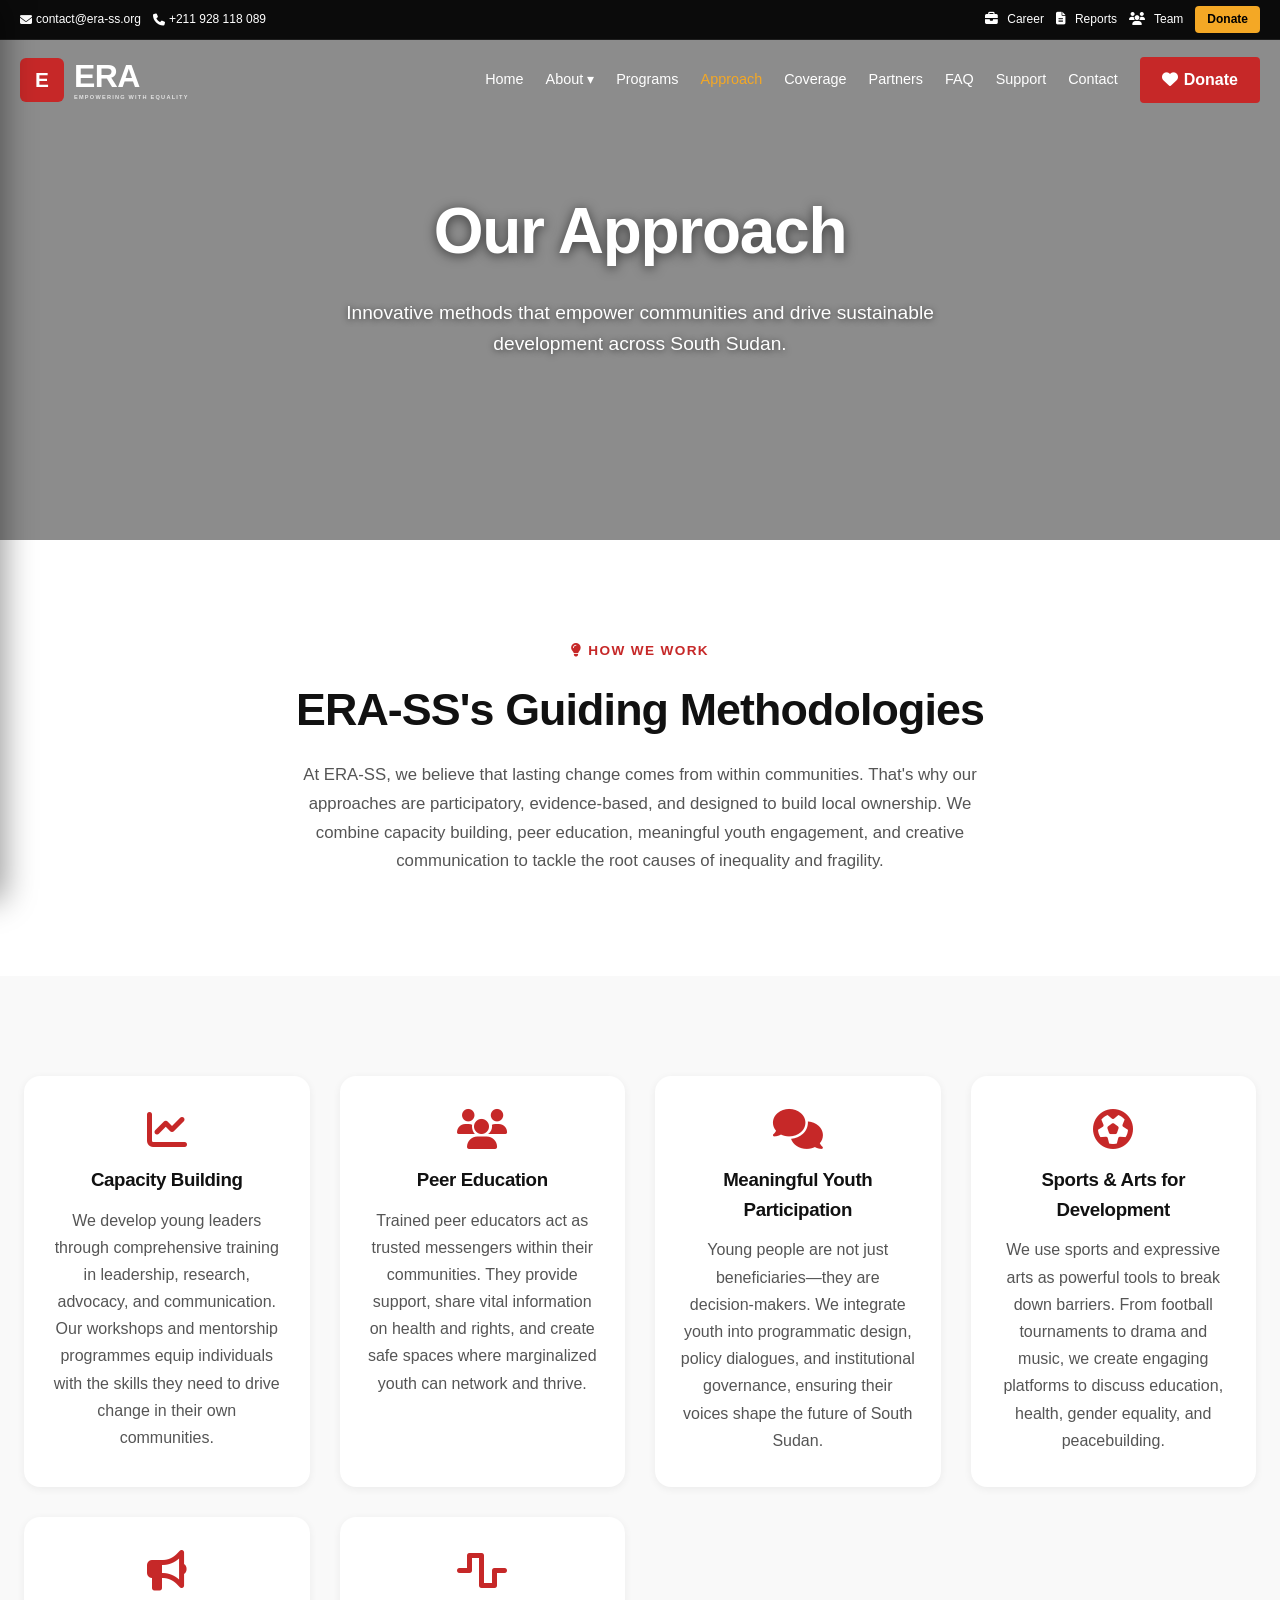
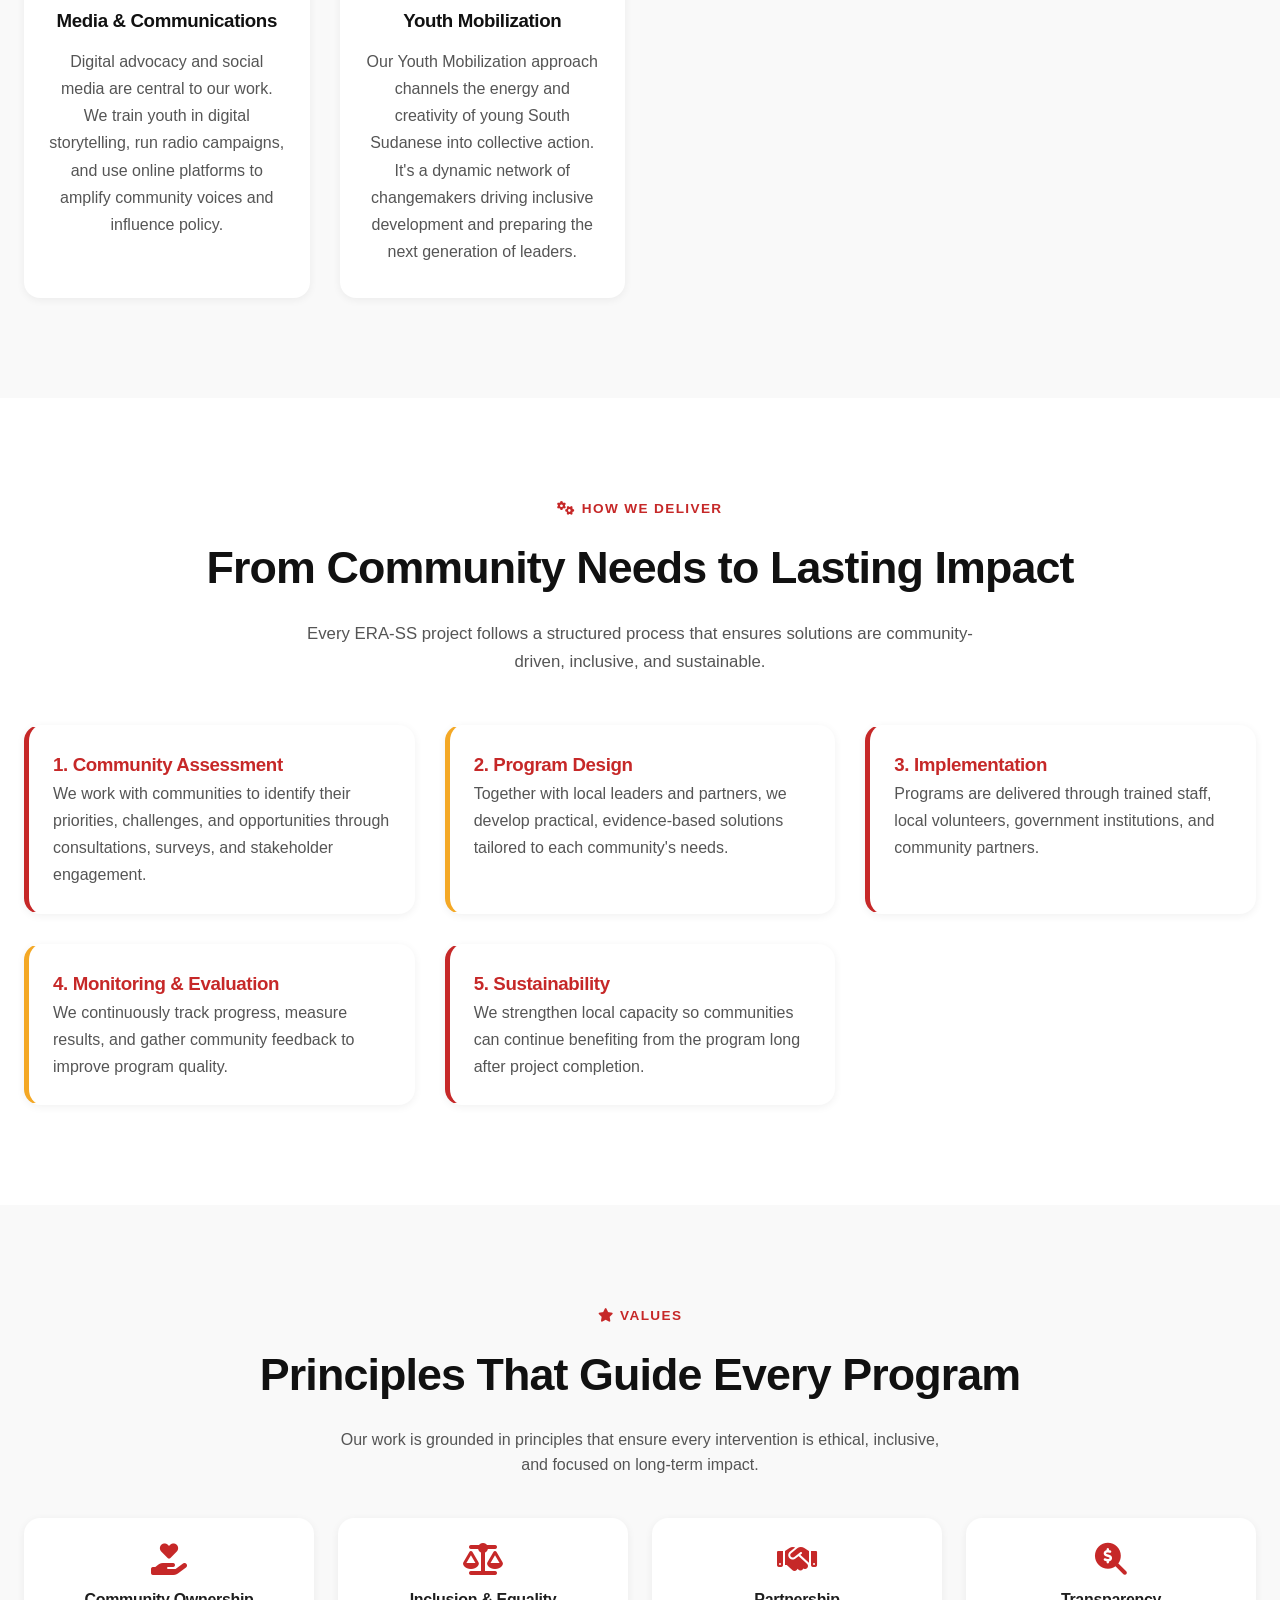
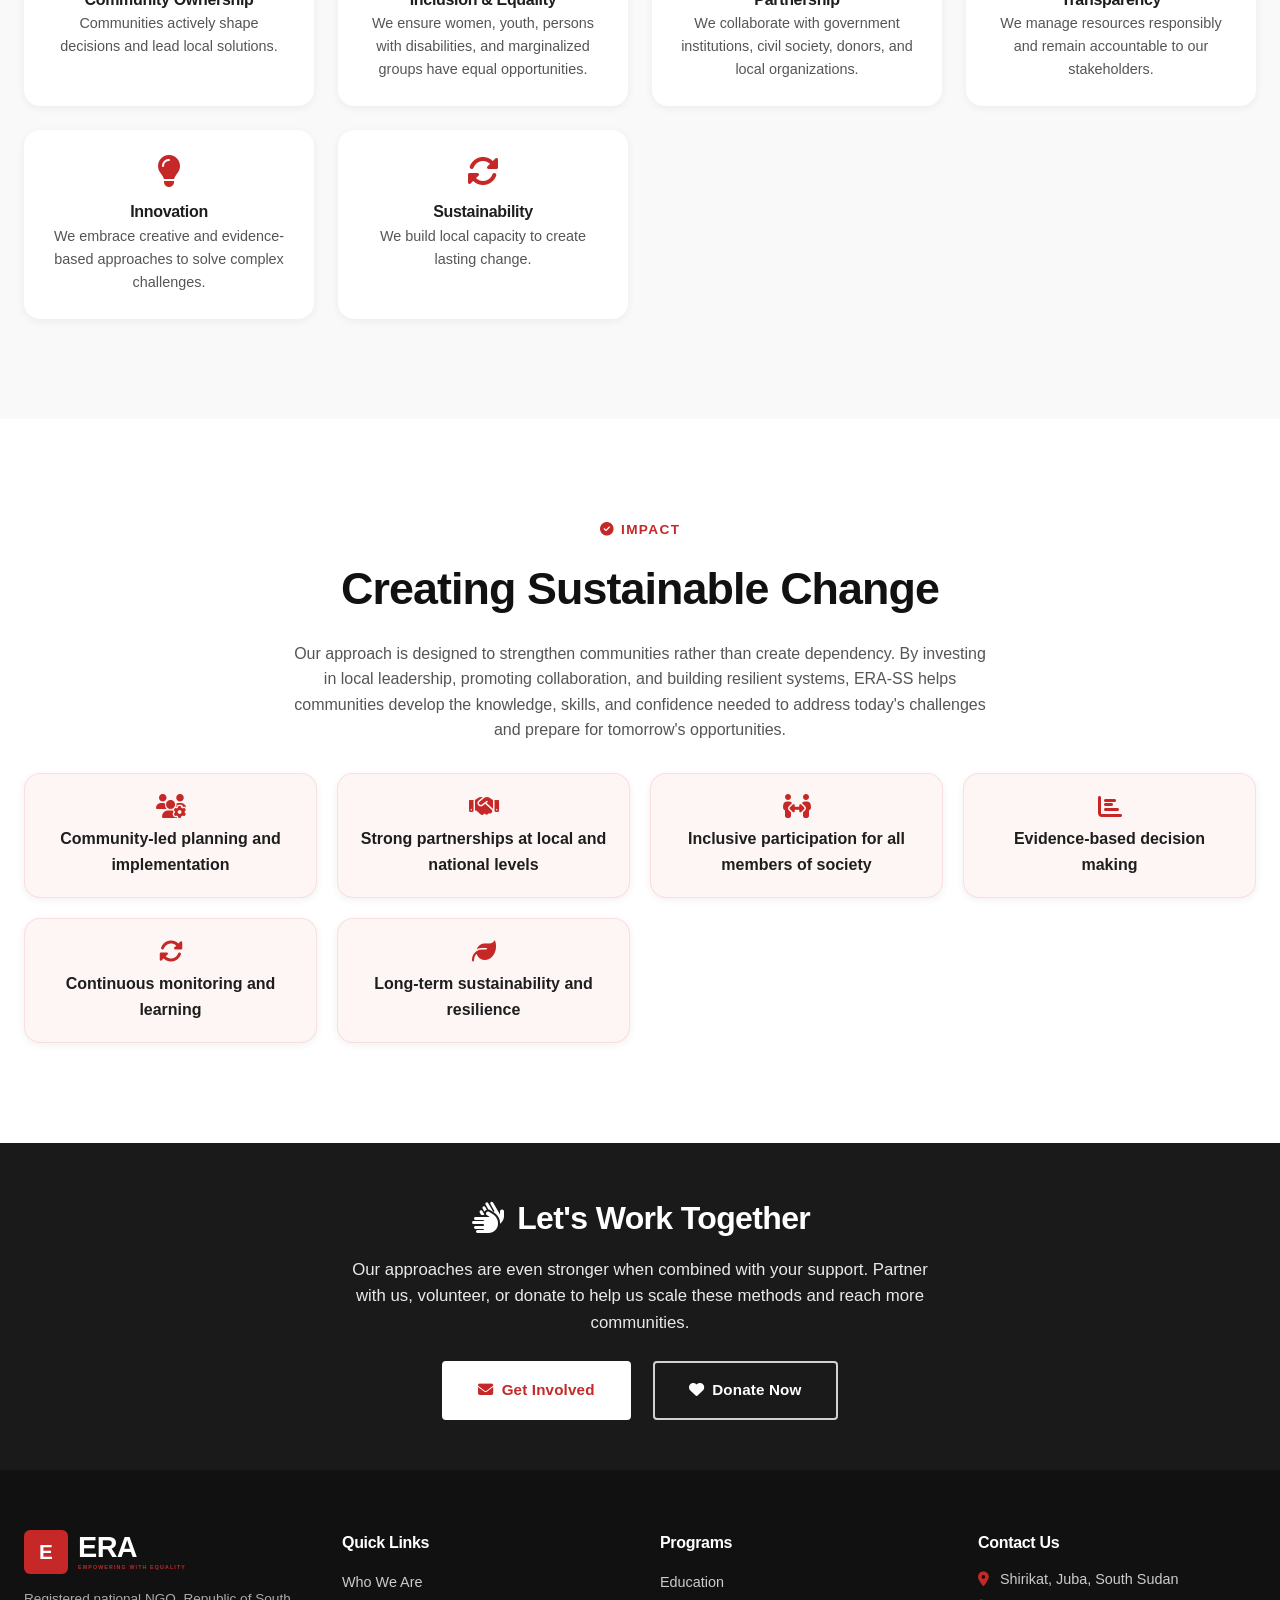
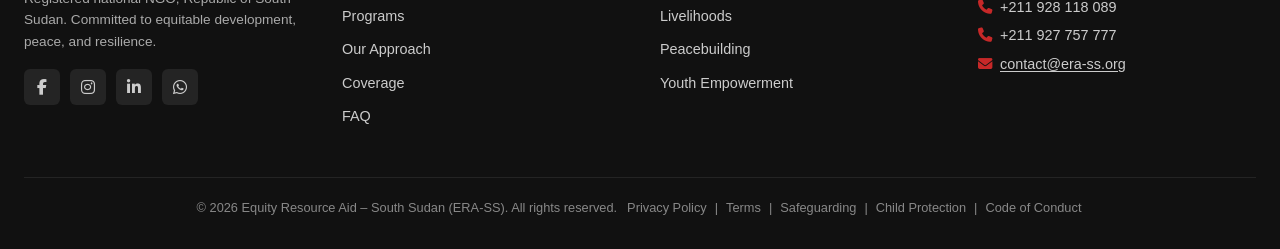
==== approach.html @ 6adefc8e "Update approach.html" ====
<!DOCTYPE html>
<html lang="en">
<head>
    <meta charset="UTF-8" />
    <meta name="viewport" content="width=device-width, initial-scale=1.0, viewport-fit=cover" />
    <title>Our Approach – How ERA-SS Creates Change</title>
    <meta name="description" content="ERA-SS uses innovative approaches including capacity building, peer education, youth participation, sports for development, media, and youth mobilization to drive sustainable change." />
    <meta name="theme-color" content="#C62828" />
    <link rel="stylesheet" href="style.css" />
    <link rel="stylesheet" href="https://cdnjs.cloudflare.com/ajax/libs/font-awesome/6.5.0/css/all.min.css" />
</head>
<body>

    <!-- ===== TOP BAR ===== -->
<div class="top-bar" id="topBar">
    <!-- LEFT: email + phone (desktop only) -->
    <div class="top-bar-inner left">
        <a href="mailto:contact@era-ss.org">
            <i class="fas fa-envelope"></i>
            <span class="label">contact@era-ss.org</span>
        </a>
        <a href="tel:+211928118089">
            <i class="fas fa-phone"></i>
            <span class="label">+211 928 118 089</span>
        </a>
    </div>
    <!-- RIGHT: Career, Reports, Team with icons + Donate -->
    <div class="top-bar-inner right">
        <a href="career.html" class="nav-link-top"><i class="fas fa-briefcase"></i> Career</a>
        <a href="report.html" class="nav-link-top"><i class="fas fa-file-alt"></i> Reports</a>
        <a href="team.html" class="nav-link-top"><i class="fas fa-users"></i> Team</a>
        <a href="support.html" class="donate-btn">Donate</a>
    </div>
</div>

    <!-- ===== NAVBAR ===== -->
    <nav class="navbar" id="navbar">
        <div class="container">
            <a href="index.html" class="logo">
                <img src="assets/erass.jpeg" alt="ERA-SS Logo" onerror="this.outerHTML='<div class=\'logo-fallback\'>E</div>';" />
                <div class="logo-text-wrapper">
                    <span class="logo-text">ERA</span>
                    <span class="logo-sub">Empowering with Equality</span>
                </div>
            </a>
            <div class="nav-links">
                <a href="index.html" class="nav-link">Home</a>
                <div class="dropdown">
                    <a href="about.html" class="nav-link">About ▾</a>
                    <div class="dropdown-menu">
                        <a href="about.html#history">Our Story</a>
                        <a href="about.html#vision-mission">Vision & Mission</a>
                        <a href="about.html#core-values">Core Values</a>
                        <a href="about.html#genesis">Our Genesis</a>
                        <a href="about.html#why-era-exists">Why ERA Exists</a>
                        <a href="about.html#transparency">Transparency</a>
                        <a href="about.html#sdgs">SDGs</a>
                        <a href="team.html">Meet Our Team</a>
                        <a href="report.html">Our Reports</a>
                        <a href="partners.html">Partners &amp; Donors</a>
                    </div>
                </div>
                <a href="programs.html" class="nav-link">Programs</a>
                <a href="approach.html" class="nav-link active">Approach</a>
                <a href="coverage.html" class="nav-link">Coverage</a>
                <a href="partners.html" class="nav-link">Partners</a>
                <a href="faq.html" class="nav-link">FAQ</a>
                <a href="support.html" class="nav-link">Support</a>
                <a href="contact.html" class="nav-link">Contact</a>
                <a href="support.html" class="nav-donate"><i class="fas fa-heart" style="margin-right:6px;"></i>Donate</a>
            </div>
            <button class="mobile-toggle" id="mobileToggle" aria-label="Open menu">☰</button>
        </div>
    </nav>

    <!-- ===== MOBILE MENU ===== -->
    <div class="mobile-overlay" id="mobileOverlay"></div>
    <div class="mobile-menu" id="mobileMenu">
        <div class="mobile-menu-logo">
            <img src="assets/erass.jpeg" alt="ERA-SS Logo" onerror="this.outerHTML='<div class=\'mobile-logo-fallback\'>E</div>';" />
            <div class="mobile-logo-text-wrapper">
                <span class="mobile-logo-text">ERA</span>
                <span class="mobile-logo-sub">Empowering with Equality</span>
            </div>
        </div>
        <a href="index.html">Home</a>
        <button class="mobile-dropdown-btn" data-target="mobile-about-submenu">
            <span>About</span>
            <span class="dropdown-chevron">▾</span>
        </button>
        <div class="mobile-submenu" id="mobile-about-submenu">
            <a href="about.html#history">Our Story</a>
            <a href="about.html#vision-mission">Vision & Mission</a>
            <a href="about.html#core-values">Core Values</a>
            <a href="about.html#genesis">Our Genesis</a>
            <a href="about.html#why-era-exists">Why ERA Exists</a>
            <a href="about.html#transparency">Transparency</a>
            <a href="about.html#sdgs">SDGs</a>
            <a href="team.html">Meet Our Team</a>
            <a href="report.html">Our Reports</a>
            <a href="partners.html">Partners &amp; Donors</a>
        </div>
        <a href="programs.html">Programs</a>
        <a href="approach.html">Approach</a>
        <a href="coverage.html">Coverage</a>
        <a href="partners.html">Partners</a>
        <a href="faq.html">FAQ</a>
        <a href="support.html">Support</a>
        <a href="contact.html">Contact</a>
        <a href="support.html" class="mobile-donate"><i class="fas fa-heart" style="margin-right:8px;"></i>Donate</a>
    </div>

    <!-- ===== MAIN CONTENT ===== -->
    <main>

        <!-- ===== HERO ===== -->
        <section class="hero" style="background-image: url('assets/equity2.jpg'); height: 60vh; min-height: 400px; display: flex; align-items: center; justify-content: center; position: relative;">
            <div class="slide-overlay" style="background: rgba(0,0,0,0.45);"></div>
            <div class="container" style="position: relative; z-index: 3; text-align: center;">
                <h1 style="color: #fff; font-size: clamp(2.5rem, 5vw, 4rem); font-weight: 800; text-shadow: 0 2px 12px rgba(0,0,0,0.6);">Our Approach</h1>
                <p style="color: #fff; font-size: 1.2rem; max-width: 700px; margin: 16px auto 0; text-shadow: 0 1px 6px rgba(0,0,0,0.6);">Innovative methods that empower communities and drive sustainable development across South Sudan.</p>
            </div>
        </section>

        <!-- ===== APPROACH INTRO ===== -->
        <section class="section bg-white">
            <div class="container text-center">
                <p class="section-subtitle"><i class="fas fa-lightbulb" style="margin-right:6px;"></i>How We Work</p>
                <h2 class="section-title">ERA-SS's Guiding Methodologies</h2>
                <p style="max-width: 700px; margin: 0 auto; color: var(--text-muted); font-size: 1.05rem; line-height: 1.7;">
                    At ERA-SS, we believe that lasting change comes from within communities. That's why our approaches are 
                    participatory, evidence‑based, and designed to build local ownership. We combine capacity building, 
                    peer education, meaningful youth engagement, and creative communication to tackle the root causes of 
                    inequality and fragility.
                </p>
            </div>
        </section>

        <!-- ===== THE SIX METHODOLOGIES ===== -->
        <section id="methodologies" class="section bg-light">
            <div class="container">
                <div class="grid-3" style="gap: 30px;">
                    <!-- 1. Capacity Building -->
                    <div class="card" style="padding: 32px 24px; text-align: center;">
                        <i class="fas fa-chart-line" style="color: var(--era-primary); font-size: 2.5rem; margin-bottom: 16px;"></i>
                        <h3 style="color: #111; margin-bottom: 12px;">Capacity Building</h3>
                        <p style="color: var(--text-muted); line-height: 1.7;">
                            We develop young leaders through comprehensive training in leadership, research, advocacy, and 
                            communication. Our workshops and mentorship programmes equip individuals with the skills they 
                            need to drive change in their own communities.
                        </p>
                    </div>

                    <!-- 2. Peer Education -->
                    <div class="card" style="padding: 32px 24px; text-align: center;">
                        <i class="fas fa-users" style="color: var(--era-primary); font-size: 2.5rem; margin-bottom: 16px;"></i>
                        <h3 style="color: #111; margin-bottom: 12px;">Peer Education</h3>
                        <p style="color: var(--text-muted); line-height: 1.7;">
                            Trained peer educators act as trusted messengers within their communities. They provide support, 
                            share vital information on health and rights, and create safe spaces where marginalized youth 
                            can network and thrive.
                        </p>
                    </div>

                    <!-- 3. Meaningful Youth Participation -->
                    <div class="card" style="padding: 32px 24px; text-align: center;">
                        <i class="fas fa-comments" style="color: var(--era-primary); font-size: 2.5rem; margin-bottom: 16px;"></i>
                        <h3 style="color: #111; margin-bottom: 12px;">Meaningful Youth Participation</h3>
                        <p style="color: var(--text-muted); line-height: 1.7;">
                            Young people are not just beneficiaries—they are decision‑makers. We integrate youth into 
                            programmatic design, policy dialogues, and institutional governance, ensuring their voices 
                            shape the future of South Sudan.
                        </p>
                    </div>

                    <!-- 4. Sports & Arts for Development -->
                    <div class="card" style="padding: 32px 24px; text-align: center;">
                        <i class="fas fa-futbol" style="color: var(--era-primary); font-size: 2.5rem; margin-bottom: 16px;"></i>
                        <h3 style="color: #111; margin-bottom: 12px;">Sports &amp; Arts for Development</h3>
                        <p style="color: var(--text-muted); line-height: 1.7;">
                            We use sports and expressive arts as powerful tools to break down barriers. From football 
                            tournaments to drama and music, we create engaging platforms to discuss education, health, 
                            gender equality, and peacebuilding.
                        </p>
                    </div>

                    <!-- 5. Media & Communications -->
                    <div class="card" style="padding: 32px 24px; text-align: center;">
                        <i class="fas fa-bullhorn" style="color: var(--era-primary); font-size: 2.5rem; margin-bottom: 16px;"></i>
                        <h3 style="color: #111; margin-bottom: 12px;">Media &amp; Communications</h3>
                        <p style="color: var(--text-muted); line-height: 1.7;">
                            Digital advocacy and social media are central to our work. We train youth in digital storytelling, 
                            run radio campaigns, and use online platforms to amplify community voices and influence policy.
                        </p>
                    </div>

                    <!-- 6. Youth Mobilization -->
                    <div class="card" style="padding: 32px 24px; text-align: center;">
                        <i class="fas fa-wave-square" style="color: var(--era-primary); font-size: 2.5rem; margin-bottom: 16px;"></i>
                        <h3 style="color: #111; margin-bottom: 12px;">Youth Mobilization</h3>
                        <p style="color: var(--text-muted); line-height: 1.7;">
                            Our Youth Mobilization approach channels the energy and creativity of young South Sudanese 
                            into collective action. It's a dynamic network of changemakers driving inclusive development 
                            and preparing the next generation of leaders.
                        </p>
                    </div>
                </div>
            </div>
        </section>

        <!-- ===== OUR IMPLEMENTATION PROCESS ===== -->
        <section id="implementation-process" class="section bg-white">
            <div class="container">
                <div class="text-center" style="margin-bottom: 48px;">
                    <p class="section-subtitle"><i class="fas fa-cogs" style="margin-right:6px;"></i>How We Deliver</p>
                    <h2 class="section-title">From Community Needs to Lasting Impact</h2>
                    <p style="max-width: 700px; margin: 0 auto; color: var(--text-muted); font-size: 1.05rem; line-height: 1.7;">
                        Every ERA-SS project follows a structured process that ensures solutions are community-driven, inclusive, and sustainable.
                    </p>
                </div>
                <div class="grid-2" style="gap: 30px;">
                    <!-- Step 1 -->
                    <div class="card" style="padding: 24px; border-left: 5px solid var(--era-primary);">
                        <h3 style="color: var(--era-primary);">1. Community Assessment</h3>
                        <p style="color: var(--text-muted); line-height: 1.7;">We work with communities to identify their priorities, challenges, and opportunities through consultations, surveys, and stakeholder engagement.</p>
                    </div>
                    <!-- Step 2 -->
                    <div class="card" style="padding: 24px; border-left: 5px solid var(--era-secondary);">
                        <h3 style="color: var(--era-primary);">2. Program Design</h3>
                        <p style="color: var(--text-muted); line-height: 1.7;">Together with local leaders and partners, we develop practical, evidence-based solutions tailored to each community's needs.</p>
                    </div>
                    <!-- Step 3 -->
                    <div class="card" style="padding: 24px; border-left: 5px solid var(--era-primary);">
                        <h3 style="color: var(--era-primary);">3. Implementation</h3>
                        <p style="color: var(--text-muted); line-height: 1.7;">Programs are delivered through trained staff, local volunteers, government institutions, and community partners.</p>
                    </div>
                    <!-- Step 4 -->
                    <div class="card" style="padding: 24px; border-left: 5px solid var(--era-secondary);">
                        <h3 style="color: var(--era-primary);">4. Monitoring &amp; Evaluation</h3>
                        <p style="color: var(--text-muted); line-height: 1.7;">We continuously track progress, measure results, and gather community feedback to improve program quality.</p>
                    </div>
                    <!-- Step 5 -->
                    <div class="card" style="padding: 24px; border-left: 5px solid var(--era-primary);">
                        <h3 style="color: var(--era-primary);">5. Sustainability</h3>
                        <p style="color: var(--text-muted); line-height: 1.7;">We strengthen local capacity so communities can continue benefiting from the program long after project completion.</p>
                    </div>
                </div>
            </div>
        </section>

        <!-- ===== OUR GUIDING PRINCIPLES ===== -->
        <section id="principles" class="section bg-light">
            <div class="container text-center">
                <p class="section-subtitle"><i class="fas fa-star" style="margin-right:6px;"></i>Values</p>
                <h2 class="section-title">Principles That Guide Every Program</h2>
                <p style="max-width: 600px; margin: 0 auto 40px; color: var(--text-muted);">Our work is grounded in principles that ensure every intervention is ethical, inclusive, and focused on long-term impact.</p>
                <div class="grid-3" style="gap: 24px;">
                    <div class="card" style="padding: 24px;">
                        <i class="fas fa-hand-holding-heart" style="font-size: 2rem; color: var(--era-primary); margin-bottom: 12px;"></i>
                        <h4>Community Ownership</h4>
                        <p style="color: var(--text-muted); font-size:0.9rem;">Communities actively shape decisions and lead local solutions.</p>
                    </div>
                    <div class="card" style="padding: 24px;">
                        <i class="fas fa-balance-scale" style="font-size: 2rem; color: var(--era-primary); margin-bottom: 12px;"></i>
                        <h4>Inclusion &amp; Equality</h4>
                        <p style="color: var(--text-muted); font-size:0.9rem;">We ensure women, youth, persons with disabilities, and marginalized groups have equal opportunities.</p>
                    </div>
                    <div class="card" style="padding: 24px;">
                        <i class="fas fa-handshake" style="font-size: 2rem; color: var(--era-primary); margin-bottom: 12px;"></i>
                        <h4>Partnership</h4>
                        <p style="color: var(--text-muted); font-size:0.9rem;">We collaborate with government institutions, civil society, donors, and local organizations.</p>
                    </div>
                    <div class="card" style="padding: 24px;">
                        <i class="fas fa-search-dollar" style="font-size: 2rem; color: var(--era-primary); margin-bottom: 12px;"></i>
                        <h4>Transparency</h4>
                        <p style="color: var(--text-muted); font-size:0.9rem;">We manage resources responsibly and remain accountable to our stakeholders.</p>
                    </div>
                    <div class="card" style="padding: 24px;">
                        <i class="fas fa-lightbulb" style="font-size: 2rem; color: var(--era-primary); margin-bottom: 12px;"></i>
                        <h4>Innovation</h4>
                        <p style="color: var(--text-muted); font-size:0.9rem;">We embrace creative and evidence-based approaches to solve complex challenges.</p>
                    </div>
                    <div class="card" style="padding: 24px;">
                        <i class="fas fa-sync-alt" style="font-size: 2rem; color: var(--era-primary); margin-bottom: 12px;"></i>
                        <h4>Sustainability</h4>
                        <p style="color: var(--text-muted); font-size:0.9rem;">We build local capacity to create lasting change.</p>
                    </div>
                </div>
            </div>
        </section>

        <!-- ===== WHY OUR APPROACH WORKS ===== -->
        <section id="why-it-works" class="section bg-white">
            <div class="container text-center">
                <p class="section-subtitle"><i class="fas fa-check-circle" style="margin-right:6px;"></i>Impact</p>
                <h2 class="section-title">Creating Sustainable Change</h2>
                <p style="max-width: 700px; margin: 0 auto 30px; color: var(--text-muted);">
                    Our approach is designed to strengthen communities rather than create dependency. By investing in local leadership, 
                    promoting collaboration, and building resilient systems, ERA-SS helps communities develop the knowledge, skills, 
                    and confidence needed to address today's challenges and prepare for tomorrow's opportunities.
                </p>
                <div class="grid-3" style="gap: 20px;">
                    <div class="card" style="padding: 20px; background: #fef5f5; border: 1px solid rgba(198,40,40,0.1);">
                        <i class="fas fa-users-cog" style="color: var(--era-primary); font-size: 1.5rem; margin-bottom: 8px;"></i>
                        <p style="color: var(--text-dark); font-weight: 600;">Community-led planning and implementation</p>
                    </div>
                    <div class="card" style="padding: 20px; background: #fef5f5; border: 1px solid rgba(198,40,40,0.1);">
                        <i class="fas fa-handshake" style="color: var(--era-primary); font-size: 1.5rem; margin-bottom: 8px;"></i>
                        <p style="color: var(--text-dark); font-weight: 600;">Strong partnerships at local and national levels</p>
                    </div>
                    <div class="card" style="padding: 20px; background: #fef5f5; border: 1px solid rgba(198,40,40,0.1);">
                        <i class="fas fa-people-arrows" style="color: var(--era-primary); font-size: 1.5rem; margin-bottom: 8px;"></i>
                        <p style="color: var(--text-dark); font-weight: 600;">Inclusive participation for all members of society</p>
                    </div>
                    <div class="card" style="padding: 20px; background: #fef5f5; border: 1px solid rgba(198,40,40,0.1);">
                        <i class="fas fa-chart-bar" style="color: var(--era-primary); font-size: 1.5rem; margin-bottom: 8px;"></i>
                        <p style="color: var(--text-dark); font-weight: 600;">Evidence-based decision making</p>
                    </div>
                    <div class="card" style="padding: 20px; background: #fef5f5; border: 1px solid rgba(198,40,40,0.1);">
                        <i class="fas fa-sync-alt" style="color: var(--era-primary); font-size: 1.5rem; margin-bottom: 8px;"></i>
                        <p style="color: var(--text-dark); font-weight: 600;">Continuous monitoring and learning</p>
                    </div>
                    <div class="card" style="padding: 20px; background: #fef5f5; border: 1px solid rgba(198,40,40,0.1);">
                        <i class="fas fa-leaf" style="color: var(--era-primary); font-size: 1.5rem; margin-bottom: 8px;"></i>
                        <p style="color: var(--text-dark); font-weight: 600;">Long-term sustainability and resilience</p>
                    </div>
                </div>
            </div>
        </section>

        <!-- ===== CALL TO ACTION ===== -->
        <section class="cta-banner" style="background: #1a1a1a;">
            <div class="container text-center">
                <h2 style="color: #fff;"><i class="fas fa-hands" style="margin-right:12px;"></i>Let's Work Together</h2>
                <p style="max-width: 600px; margin: 0 auto; opacity: 0.9; color: #fff;">
                    Our approaches are even stronger when combined with your support. Partner with us, volunteer, or donate 
                    to help us scale these methods and reach more communities.
                </p>
                <div style="margin-top: 24px;">
                    <a href="contact.html" class="btn btn-light" style="margin-right: 10px;"><i class="fas fa-envelope" style="margin-right:8px;"></i>Get Involved</a>
                    <a href="support.html" class="btn btn-outline-light"><i class="fas fa-heart" style="margin-right:8px;"></i>Donate Now</a>
                </div>
            </div>
        </section>

    </main>

    <!-- ===== FOOTER ===== -->
    <footer class="footer">
        <div class="container">
            <div class="footer-grid">
                <div class="footer-col">
                    <div class="footer-logo">
                        <img src="assets/erass.jpeg" alt="ERA-SS Logo" class="footer-logo-img" onerror="this.outerHTML='<div style=\'width:44px;height:44px;background:var(--era-primary);border-radius:6px;display:flex;align-items:center;justify-content:center;color:#fff;font-weight:800;font-size:1.3rem;\'>E</div>';" />
                        <div class="footer-brand-wrapper">
                            <span class="footer-brand-name">ERA</span>
                            <span class="footer-brand-sub">Empowering with Equality</span>
                        </div>
                    </div>
                    <p class="footer-description">Registered national NGO, Republic of South Sudan. Committed to equitable development, peace, and resilience.</p>
                    <div class="footer-socials">
                        <a href="https://www.facebook.com/people/Equity-Resource-Aid-South-Sudan/61590477338666/" target="_blank" class="footer-social-icon"><i class="fab fa-facebook-f"></i></a>
                        <a href="https://www.instagram.com/equityresourceaid?igsh=MTRuMzd4bTc2azZmZA==" target="_blank" class="footer-social-icon"><i class="fab fa-instagram"></i></a>
                        <a href="https://www.linkedin.com/in/equity-resource-aid-south-sudan-45a908414" target="_blank" class="footer-social-icon"><i class="fab fa-linkedin-in"></i></a>
                        <a href="https://wa.me/211928118089" target="_blank" class="footer-social-icon"><i class="fab fa-whatsapp"></i></a>
                    </div>
                </div>
                <div class="footer-col">
                    <h4>Quick Links</h4>
                    <ul class="footer-links">
                        <li><a href="about.html">Who We Are</a></li>
                        <li><a href="programs.html">Programs</a></li>
                        <li><a href="approach.html">Our Approach</a></li>
                        <li><a href="coverage.html">Coverage</a></li>
                        <li><a href="faq.html">FAQ</a></li>
                    </ul>
                </div>
                <div class="footer-col">
                    <h4>Programs</h4>
                    <ul class="footer-links">
                        <li><a href="programs.html#programs-grid">Education</a></li>
                        <li><a href="programs.html#programs-grid">Livelihoods</a></li>
                        <li><a href="programs.html#programs-grid">Peacebuilding</a></li>
                        <li><a href="programs.html#programs-grid">Youth Empowerment</a></li>
                    </ul>
                </div>
                <div class="footer-col">
                    <h4>Contact Us</h4>
                    <ul class="footer-contact-info">
                        <li><i class="fas fa-location-dot" style="width:18px;color:var(--era-primary);"></i> Shirikat, Juba, South Sudan</li>
                        <li><i class="fas fa-phone" style="width:18px;color:var(--era-primary);"></i> +211 928 118 089</li>
                        <li><i class="fas fa-phone" style="width:18px;color:var(--era-primary);"></i> +211 927 757 777</li>
                        <li><i class="fas fa-envelope" style="width:18px;color:var(--era-primary);"></i> <a href="mailto:contact@era-ss.org">contact@era-ss.org</a></li>
                    </ul>
                </div>
            </div>
            <div class="footer-bottom">
                <p>© 2026 Equity Resource Aid – South Sudan (ERA-SS). All rights reserved.</p>
                <div class="footer-legal">
                    <a href="#">Privacy Policy</a> |
                    <a href="#">Terms</a> |
                    <a href="#">Safeguarding</a> |
                    <a href="#">Child Protection</a> |
                    <a href="#">Code of Conduct</a>
                </div>
            </div>
        </div>
    </footer>

    <script src="script.js"></script>
</body>
</html>
---- style.css ----
/* ============================================================
   style.css – Complete styles for ERA-SS multi-page website
   ============================================================ */

/* ---------- CSS Variables ---------- */
:root {
  --era-primary: #C62828;
  --era-primary-dark: #8B0000;
  --era-secondary: #F4A825;
  --era-dark: #1F1F1F;
  --era-light: #F9F9F9;
  --era-white: #FFFFFF;
  --font-primary: 'Archivo', sans-serif;
  --container-max: 1280px;
  --radius-sm: 6px;
  --radius-md: 10px;
  --radius-lg: 16px;
  --radius-xl: 24px;
  --shadow-sm: 0 2px 8px rgba(0, 0, 0, .06);
  --shadow-md: 0 8px 28px rgba(0, 0, 0, .10);
  --shadow-lg: 0 20px 50px rgba(0, 0, 0, .14);
  --shadow-xl: 0 30px 70px rgba(0, 0, 0, .18);
  --transition: 250ms ease;
  --transition-slow: 400ms ease;
  --text-dark: #1e1e1e;
  --text-muted: #555;
  --border-light: #E0E0E0;
  --border-lighter: #EEEEEE;
  --topbar-height: 40px;
}

/* ---------- Reset & Base ---------- */
* {
  margin: 0;
  padding: 0;
  box-sizing: border-box;
}
html {
  scroll-behavior: smooth;
  -webkit-text-size-adjust: 100%;
  scroll-padding-top: calc(var(--topbar-height) + 90px);
}
body {
  font-family: var(--font-primary);
  background: var(--era-white);
  color: var(--text-dark);
  line-height: 1.6;
  overflow-x: hidden;
  min-width: 320px;
  padding-top: calc(var(--topbar-height) + 80px);
}
h1, h2, h3, h4, h5, h6 {
  font-family: var(--font-primary);
  font-weight: 700;
  letter-spacing: -0.02em;
}
img {
  max-width: 100%;
  height: auto;
  display: block;
}
a {
  text-decoration: none;
  color: inherit;
}

/* ---------- TOP BAR (Fully Responsive) ---------- */
.top-bar {
  position: fixed;
  top: 0;
  left: 0;
  right: 0;
  height: var(--topbar-height);
  background: rgba(0, 0, 0, 0.92);
  backdrop-filter: blur(10px);
  -webkit-backdrop-filter: blur(10px);
  color: #fff;
  font-size: 0.75rem;
  display: flex;
  align-items: center;
  justify-content: space-between;
  padding: 0 20px;
  z-index: 1002;
  transition: transform 0.35s ease;
  gap: 10px;
}
.top-bar.hidden {
  transform: translateY(-100%);
}
.top-bar a {
  color: #fff;
  text-decoration: none;
  transition: color 0.2s;
  display: inline-flex;
  align-items: center;
  gap: 4px;
  white-space: nowrap;
}
.top-bar a:hover {
  color: var(--era-secondary);
}
.top-bar .donate-btn {
  background: var(--era-secondary);
  color: #000;
  font-weight: 700;
  padding: 4px 12px;
  border-radius: 4px;
  transition: background 0.25s, transform 0.2s;
}
.top-bar .donate-btn:hover {
  background: #e0a61a;
  transform: scale(1.04);
}
.top-bar-inner {
  display: flex;
  align-items: center;
  gap: 14px;
  flex-wrap: wrap;
}
.top-bar-inner.left {
  gap: 12px;
}
.top-bar-inner.right {
  gap: 12px;
}

/* Career, Report, Team - always show text */
.top-bar .nav-link-top {
  color: #fff;
  font-weight: 500;
  font-size: 0.75rem;
  padding: 2px 0;
  transition: color 0.2s;
}
.top-bar .nav-link-top:hover {
  color: var(--era-secondary);
}

/* Desktop: show all labels */
.top-bar .label {
  display: inline;
}

/* Tablet: hide email/phone labels, keep nav labels */
@media (max-width: 820px) {
  .top-bar {
    padding: 0 14px;
    font-size: 0.7rem;
    height: 36px;
  }
  .top-bar-inner.left .label {
    display: none;
  }
  .top-bar-inner.left a i,
  .top-bar-inner.left a {
    font-size: 0.85rem;
  }
  .top-bar-inner.right {
    gap: 8px;
  }
  .top-bar .nav-link-top {
    font-size: 0.68rem;
  }
  .top-bar .donate-btn {
    padding: 3px 10px;
    font-size: 0.65rem;
  }
}

/* Mobile: hide left (email/phone) entirely, spread Career, Reports, Team evenly, hide Donate */
@media (max-width: 520px) {
  .top-bar {
    padding: 0 8px;
    height: 34px;
    font-size: 0.6rem;
    gap: 0;
  }
  .top-bar-inner.left {
    display: none !important;
  }
  .top-bar-inner.right {
    width: 100%;
    justify-content: space-around;
    gap: 0;
  }
  .top-bar .nav-link-top {
    font-size: 0.65rem;
    font-weight: 600;
    padding: 2px 0;
  }
  .top-bar .donate-btn {
    display: none !important;
  }
  .top-bar-inner.right .nav-link-top:first-child { text-align: left; }
  .top-bar-inner.right .nav-link-top:last-child { text-align: right; }
  .top-bar-inner.right .nav-link-top:nth-child(2) { text-align: center; }
}

/* ---------- NAVBAR ---------- */
.navbar {
  position: fixed;
  top: var(--topbar-height);
  left: 0;
  right: 0;
  height: 80px;
  background: transparent;
  z-index: 1001;
  transition: top 0.35s ease, background 0.35s ease, box-shadow 0.35s ease;
}
.navbar.scrolled {
  background: rgba(255, 255, 255, 0.98);
  box-shadow: 0 2px 24px rgba(0, 0, 0, 0.08);
  top: 0;
}
.navbar.scrolled .nav-link {
  color: var(--text-dark);
}
.navbar.scrolled .nav-link:hover {
  color: var(--era-primary);
}
.navbar.scrolled .logo-text {
  color: var(--era-dark);
}
.navbar.scrolled .logo-sub {
  color: var(--era-primary);
}
.navbar.scrolled .mobile-toggle {
  color: var(--era-primary);
}
@media (max-width: 768px) {
  .navbar {
    top: 0;
    height: 68px;
  }
  body {
    padding-top: 68px;
  }
}
@media (max-width: 520px) {
  .navbar {
    height: 60px;
  }
  body {
    padding-top: 60px;
  }
}

.navbar .container {
  max-width: var(--container-max);
  margin: 0 auto;
  padding: 0 20px;
  height: 100%;
  display: flex;
  align-items: center;
  justify-content: space-between;
}
@media (max-width: 520px) {
  .navbar .container {
    padding: 0 12px;
  }
}

/* ----- LOGO (fully responsive) ----- */
.logo {
  display: flex;
  align-items: center;
  gap: 10px;
  text-decoration: none;
  flex-shrink: 0;
}
.logo img {
  width: 44px;
  height: 44px;
  object-fit: contain;
  border-radius: 6px;
}
.logo-fallback {
  width: 44px;
  height: 44px;
  background: var(--era-primary);
  color: #fff;
  border-radius: 6px;
  display: flex;
  align-items: center;
  justify-content: center;
  font-weight: 800;
  font-size: 1.3rem;
  flex-shrink: 0;
}
.logo-text-wrapper {
  display: flex;
  flex-direction: column;
  line-height: 1;
  align-items: flex-start;
}
.logo-text {
  font-weight: 800;
  font-size: 2rem;
  color: #fff;
  transition: color 0.35s;
  letter-spacing: -0.02em;
  line-height: 1;
}
.logo-sub {
  font-size: 0.35rem;
  letter-spacing: 0.22em;
  color: rgba(255, 255, 255, 0.75);
  text-transform: uppercase;
  transition: color 0.35s;
  font-weight: 600;
  margin-top: 2px;
  line-height: 1.2;
  white-space: nowrap;
}
.navbar.scrolled .logo-sub {
  color: var(--era-primary);
}
@media (max-width: 768px) {
  .logo img {
    width: 38px;
    height: 38px;
  }
  .logo-text {
    font-size: 1.6rem;
  }
  .logo-sub {
    font-size: 0.3rem;
    letter-spacing: 0.18em;
  }
}
@media (max-width: 520px) {
  .logo img {
    width: 32px;
    height: 32px;
  }
  .logo-text {
    font-size: 1.3rem;
  }
  .logo-sub {
    font-size: 0.25rem;
    letter-spacing: 0.15em;
  }
}
@media (max-width: 400px) {
  .logo-text {
    font-size: 1.1rem;
  }
  .logo-sub {
    font-size: 0.2rem;
    letter-spacing: 0.12em;
  }
  .logo img {
    width: 28px;
    height: 28px;
  }
  .logo {
    gap: 6px;
  }
}

/* ----- NAV LINKS ----- */
.nav-links {
  display: flex;
  align-items: center;
  gap: 22px;
}
.nav-link {
  color: #fff;
  text-decoration: none;
  font-weight: 500;
  font-size: 0.9rem;
  position: relative;
  transition: color 0.3s;
  cursor: pointer;
  white-space: nowrap;
}
.nav-link.active {
  color: var(--era-secondary);
}
.nav-link::after {
  content: '';
  position: absolute;
  left: 0;
  bottom: -6px;
  width: 0;
  height: 2px;
  background: var(--era-secondary);
  transition: width 0.3s ease;
  border-radius: 1px;
}
.nav-link:hover {
  color: var(--era-secondary);
}
.nav-link:hover::after {
  width: 100%;
}
.navbar.scrolled .nav-link:hover {
  color: var(--era-primary);
}
.navbar.scrolled .nav-link::after {
  background: var(--era-primary);
}
@media (max-width: 1024px) {
  .nav-links {
    display: none;
  }
}

/* ----- DROPDOWN ----- */
.dropdown {
  position: relative;
  display: flex;
  align-items: center;
}
.dropdown-menu {
  position: absolute;
  top: calc(100% + 6px);
  left: -10px;
  background: #fff;
  border-radius: 10px;
  box-shadow: var(--shadow-xl);
  min-width: 230px;
  opacity: 0;
  visibility: hidden;
  transform: translateY(10px);
  transition: opacity 0.28s ease, visibility 0.28s ease, transform 0.28s ease;
  padding: 8px 0;
  z-index: 999;
  pointer-events: none;
}
.dropdown:hover .dropdown-menu,
.dropdown-menu:hover {
  opacity: 1;
  visibility: visible;
  transform: translateY(0);
  pointer-events: auto;
}
.dropdown::after {
  content: '';
  position: absolute;
  top: 100%;
  left: 0;
  right: 0;
  height: 14px;
}
.dropdown-menu a {
  display: block;
  padding: 11px 22px;
  color: var(--text-dark);
  text-decoration: none;
  font-size: 0.9rem;
  font-weight: 500;
  transition: background 0.2s, color 0.2s, padding-left 0.2s;
  white-space: nowrap;
}
.dropdown-menu a:hover {
  background: #f5f5f5;
  color: var(--era-primary);
  padding-left: 26px;
}

/* ----- NAV DONATE ----- */
.nav-donate {
  background: var(--era-primary);
  color: #fff !important;
  padding: 10px 22px;
  border-radius: 4px;
  font-weight: 700;
  transition: background 0.3s, transform 0.2s;
  display: inline-block;
}
.nav-donate:hover {
  background: var(--era-primary-dark);
  transform: translateY(-2px);
  box-shadow: 0 6px 20px rgba(198, 40, 40, 0.35);
}
.nav-donate::after {
  display: none !important;
}

/* ----- MOBILE TOGGLE ----- */
.mobile-toggle {
  display: none;
  background: none;
  border: none;
  color: var(--era-secondary);
  font-size: 2rem;
  cursor: pointer;
  transition: color 0.35s, transform 0.2s;
  padding: 6px 8px;
  border-radius: 4px;
  line-height: 1;
}
.mobile-toggle:hover {
  color: #fff;
  transform: scale(1.1);
}
.navbar.scrolled .mobile-toggle {
  color: var(--era-primary);
}
.navbar.scrolled .mobile-toggle:hover {
  color: var(--era-primary-dark);
}
@media (max-width: 1024px) {
  .mobile-toggle {
    display: block;
  }
}
@media (max-width: 520px) {
  .mobile-toggle {
    font-size: 1.6rem;
    padding: 4px 6px;
  }
}

/* ----- MOBILE OVERLAY & MENU ----- */
.mobile-overlay {
  position: fixed;
  inset: 0;
  background: rgba(0, 0, 0, 0.55);
  z-index: 1500;
  opacity: 0;
  visibility: hidden;
  transition: opacity 0.35s ease, visibility 0.35s ease;
}
.mobile-overlay.open {
  opacity: 1;
  visibility: visible;
}

.mobile-menu {
  position: fixed;
  top: 0;
  left: 0;
  width: 320px;
  max-width: 85vw;
  height: 100%;
  background: #1A1A1A;
  z-index: 2000;
  transform: translateX(-100%);
  transition: transform 0.4s cubic-bezier(0.4, 0, 0.2, 1);
  padding: 0 20px 30px;
  overflow-y: auto;
  box-shadow: 4px 0 30px rgba(0, 0, 0, 0.4);
  display: flex;
  flex-direction: column;
  gap: 4px;
}
.mobile-menu.open {
  transform: translateX(0);
}
.mobile-menu-logo {
  display: flex;
  align-items: center;
  gap: 12px;
  padding: 24px 0 22px;
  border-bottom: 1px solid rgba(255, 255, 255, 0.1);
  margin-bottom: 8px;
}
.mobile-menu-logo img {
  width: 48px;
  height: 48px;
  object-fit: contain;
  border-radius: 8px;
  background: rgba(255, 255, 255, 0.05);
  padding: 2px;
}
.mobile-logo-fallback {
  width: 48px;
  height: 48px;
  background: var(--era-primary);
  color: #fff;
  border-radius: 8px;
  display: flex;
  align-items: center;
  justify-content: center;
  font-weight: 800;
  font-size: 1.5rem;
  flex-shrink: 0;
}
.mobile-logo-text-wrapper {
  display: flex;
  flex-direction: column;
  line-height: 1;
  align-items: flex-start;
}
.mobile-logo-text {
  font-weight: 800;
  font-size: 1.9rem;
  color: #fff;
  line-height: 1;
  letter-spacing: -0.02em;
}
.mobile-logo-sub {
  font-size: 0.33rem;
  letter-spacing: 0.22em;
  text-transform: uppercase;
  color: var(--era-secondary);
  font-weight: 600;
  margin-top: 2px;
  line-height: 1.2;
  white-space: nowrap;
}
@media (max-width: 520px) {
  .mobile-logo-text {
    font-size: 1.5rem;
  }
  .mobile-logo-sub {
    font-size: 0.28rem;
  }
}
.mobile-menu a {
  display: block;
  padding: 13px 4px;
  color: #fff;
  text-decoration: none;
  border-bottom: 1px solid rgba(255, 255, 255, 0.08);
  font-size: 1rem;
  transition: color 0.2s, padding-left 0.2s;
}
.mobile-menu a:hover {
  color: var(--era-secondary);
  padding-left: 8px;
}
.mobile-menu .mobile-donate {
  background: var(--era-primary);
  text-align: center;
  border-radius: 4px;
  margin-top: 12px;
  padding: 14px;
  font-weight: 700;
  border-bottom: none;
}
.mobile-menu .mobile-donate:hover {
  background: var(--era-primary-dark);
  padding-left: 14px;
}
.mobile-dropdown-btn {
  display: flex;
  align-items: center;
  justify-content: space-between;
  width: 100%;
  padding: 14px 8px;
  background: none;
  border: none;
  border-bottom: 1px solid rgba(255, 255, 255, 0.08);
  color: #fff;
  font-family: var(--font-primary);
  font-size: 1rem;
  font-weight: 500;
  cursor: pointer;
  transition: color 0.2s;
  text-align: left;
}
.mobile-dropdown-btn:hover {
  color: var(--era-secondary);
}
.dropdown-chevron {
  display: inline-flex;
  align-items: center;
  transition: transform 0.3s ease;
  color: rgba(255, 255, 255, 0.7);
  margin-left: 8px;
}
.mobile-dropdown-btn.active .dropdown-chevron {
  transform: rotate(-180deg);
  color: var(--era-secondary);
}
.mobile-submenu {
  max-height: 0;
  overflow: hidden;
  transition: max-height 0.4s ease;
  background: rgba(255, 255, 255, 0.03);
  border-radius: 6px;
  margin-left: 8px;
}
.mobile-submenu.open {
  max-height: 2000px !important;
  overflow: visible !important;
}
.mobile-submenu a {
  padding: 10px 16px !important;
  font-size: 0.92rem !important;
  border-bottom: none !important;
  opacity: 0.85;
}
.mobile-submenu a:hover {
  opacity: 1;
  background: rgba(255, 255, 255, 0.05);
}

/* ---------- HERO (fixed text overflow & top bar overlap) ---------- */
.hero {
  position: relative;
  margin-top: calc(-1 * (var(--topbar-height) + 80px));
  height: 100vh;
  min-height: 620px;
  overflow: hidden;
}
@media (max-width: 768px) {
  .hero {
    min-height: 500px;
    margin-top: calc(-1 * (var(--topbar-height) + 68px));
  }
}
@media (max-width: 520px) {
  .hero {
    min-height: 420px;
    margin-top: calc(-1 * (var(--topbar-height) + 60px));
  }
}
.slide {
  position: absolute;
  inset: 0;
  background-size: cover;
  background-position: center;
  opacity: 0;
  transition: opacity 1.5s ease-in-out;
  will-change: opacity;
}
.slide.active {
  opacity: 1;
}
.slide-overlay {
  position: absolute;
  inset: 0;
  background: rgba(0, 0, 0, 0.40);
  z-index: 2;
  pointer-events: none;
}
.hero-content {
  position: relative;
  z-index: 3;
  height: 100%;
  display: flex;
  align-items: center;
  padding-top: 20px;
}
.hero-text {
  max-width: 780px;
  color: #fff;
  padding: 0 20px;
  width: 100%;
}
.hero-badge {
  display: inline-block;
  background: rgba(255, 255, 255, 0.13);
  backdrop-filter: blur(12px);
  -webkit-backdrop-filter: blur(12px);
  padding: 9px 20px;
  border-radius: 50px;
  font-size: 0.75rem;
  letter-spacing: 0.12em;
  text-transform: uppercase;
  border: 1px solid rgba(255, 255, 255, 0.28);
  margin-bottom: 24px;
  font-weight: 600;
  text-shadow: 0 2px 8px rgba(0, 0, 0, 0.6);
  color: #fff;
  word-break: break-word;
  overflow-wrap: break-word;
  max-width: 100%;
  white-space: normal;
}
@media (max-width: 768px) {
  .hero-badge {
    font-size: 0.6rem;
    padding: 7px 14px;
    letter-spacing: 0.1em;
    margin-bottom: 16px;
  }
}
@media (max-width: 520px) {
  .hero-badge {
    font-size: 0.5rem;
    padding: 5px 10px;
    letter-spacing: 0.08em;
    margin-bottom: 12px;
    border-radius: 30px;
  }
}
.hero-text h1 {
  font-size: clamp(2.2rem, 6vw, 5rem);
  font-weight: 800;
  line-height: 1.08;
  margin-bottom: 16px;
  text-shadow: 0 2px 12px rgba(0, 0, 0, 0.7);
  color: #fff;
  word-break: break-word;
  overflow-wrap: break-word;
  white-space: normal;
}
@media (max-width: 768px) {
  .hero-text h1 {
    font-size: clamp(1.8rem, 5vw, 2.8rem);
    margin-bottom: 12px;
  }
}
@media (max-width: 520px) {
  .hero-text h1 {
    font-size: clamp(1.4rem, 4.5vw, 2rem);
    margin-bottom: 10px;
    line-height: 1.12;
  }
}
.hero-text .hero-description {
  font-size: 1.05rem;
  line-height: 1.75;
  opacity: 0.92;
  margin-bottom: 28px;
  max-width: 680px;
  text-shadow: 0 1px 6px rgba(0, 0, 0, 0.6);
  color: #fff;
  word-break: break-word;
  overflow-wrap: break-word;
  white-space: normal;
}
.hero-text .hero-description strong {
  color: #fff;
  font-weight: 700;
}
@media (max-width: 768px) {
  .hero-text .hero-description {
    font-size: 0.95rem;
    line-height: 1.6;
    margin-bottom: 20px;
  }
}
@media (max-width: 520px) {
  .hero-text .hero-description {
    font-size: 0.85rem;
    line-height: 1.5;
    margin-bottom: 16px;
  }
}
.slider-dots {
  position: absolute;
  bottom: 40px;
  left: 50%;
  transform: translateX(-50%);
  display: flex;
  gap: 12px;
  z-index: 4;
}
.dot {
  width: 12px;
  height: 12px;
  border-radius: 50%;
  background: rgba(255, 255, 255, 0.5);
  cursor: pointer;
  transition: all 0.35s ease;
  border: 2px solid transparent;
}
.dot.active {
  background: #fff;
  width: 34px;
  border-radius: 12px;
  border-color: rgba(255, 255, 255, 0.6);
}
.dot:hover {
  background: rgba(255, 255, 255, 0.8);
  transform: scale(1.2);
}
@media (max-width: 768px) {
  .slider-dots {
    bottom: 24px;
    gap: 8px;
  }
  .dot {
    width: 10px;
    height: 10px;
  }
  .dot.active {
    width: 26px;
  }
}
@media (max-width: 520px) {
  .slider-dots {
    bottom: 16px;
    gap: 6px;
  }
  .dot {
    width: 8px;
    height: 8px;
  }
  .dot.active {
    width: 20px;
  }
}

/* ---------- BUTTONS ---------- */
.btn {
  display: inline-block;
  padding: 15px 34px;
  border-radius: 4px;
  font-weight: 700;
  text-decoration: none;
  transition: all 0.3s ease;
  cursor: pointer;
  font-size: 0.95rem;
  margin-right: 12px;
  letter-spacing: 0.01em;
}
.btn-primary {
  background: var(--era-primary);
  color: #fff;
  border: 2px solid var(--era-primary);
}
.btn-primary:hover {
  background: var(--era-primary-dark);
  border-color: var(--era-primary-dark);
  transform: translateY(-3px);
  box-shadow: 0 12px 30px rgba(0, 0, 0, 0.25);
}
.btn-outline {
  border: 2px solid rgba(255, 255, 255, 0.8);
  color: #fff;
  background: transparent;
}
.btn-outline:hover {
  background: #fff;
  color: var(--era-primary);
  border-color: #fff;
  transform: translateY(-3px);
  box-shadow: 0 12px 30px rgba(0, 0, 0, 0.25);
}
.btn-secondary {
  background: var(--era-secondary);
  color: #000;
  border: 2px solid var(--era-secondary);
}
.btn-secondary:hover {
  background: #e0a61a;
  border-color: #e0a61a;
  transform: translateY(-3px);
  box-shadow: 0 12px 30px rgba(244, 168, 37, 0.35);
}
.btn-light {
  background: #fff;
  color: var(--era-primary);
  border: 2px solid #fff;
}
.btn-light:hover {
  background: transparent;
  color: #fff;
  border-color: #fff;
}
.btn-outline-light {
  border: 2px solid rgba(255, 255, 255, 0.8);
  color: #fff;
  background: transparent;
}
.btn-outline-light:hover {
  background: #fff;
  color: var(--era-primary);
  border-color: #fff;
}
.btn-ghost {
  background: transparent;
  color: #fff;
  border: 2px solid rgba(255, 255, 255, 0.5);
}
.btn-ghost:hover {
  background: rgba(255, 255, 255, 0.12);
  border-color: #fff;
  transform: translateY(-3px);
}
@media (max-width: 768px) {
  .btn {
    padding: 12px 22px;
    font-size: 0.85rem;
    margin-right: 8px;
    margin-bottom: 8px;
  }
}
@media (max-width: 520px) {
  .btn {
    padding: 10px 18px;
    font-size: 0.8rem;
    margin-right: 4px;
    margin-bottom: 6px;
  }
}

/* ---------- SECTIONS ---------- */
.section {
  padding: 100px 0;
}
.section-sm {
  padding: 70px 0;
}
.container {
  max-width: var(--container-max);
  margin: 0 auto;
  padding: 0 24px;
}
.section-subtitle {
  color: var(--era-primary);
  font-weight: 600;
  text-transform: uppercase;
  letter-spacing: 0.1em;
  font-size: 0.85rem;
  margin-bottom: 12px;
}
.section-title {
  font-size: clamp(1.8rem, 4vw, 2.8rem);
  font-weight: 700;
  margin-bottom: 16px;
  color: #111;
}
.bg-light {
  background: var(--era-light);
}
.bg-white {
  background: #fff;
}
.text-muted {
  color: var(--text-muted);
}
.text-center {
  text-align: center;
}
@media (max-width: 768px) {
  .section {
    padding: 60px 0;
  }
  .container {
    padding: 0 16px;
  }
  .section-title {
    font-size: clamp(1.5rem, 3.5vw, 2rem);
  }
}
@media (max-width: 520px) {
  .section {
    padding: 40px 0;
  }
  .container {
    padding: 0 12px;
  }
  .section-title {
    font-size: clamp(1.3rem, 3vw, 1.7rem);
  }
}

/* ---------- GRIDS ---------- */
.grid-2 {
  display: grid;
  grid-template-columns: repeat(auto-fit, minmax(340px, 1fr));
  gap: 40px;
}
.grid-3 {
  display: grid;
  grid-template-columns: repeat(auto-fit, minmax(280px, 1fr));
  gap: 30px;
}
.grid-4 {
  display: grid;
  grid-template-columns: repeat(auto-fit, minmax(220px, 1fr));
  gap: 24px;
}
@media (max-width: 768px) {
  .grid-2 {
    grid-template-columns: 1fr;
    gap: 24px;
  }
  .grid-3 {
    grid-template-columns: 1fr 1fr;
    gap: 16px;
  }
  .grid-4 {
    grid-template-columns: 1fr 1fr;
    gap: 14px;
  }
}
@media (max-width: 520px) {
  .grid-2 {
    gap: 20px;
  }
  .grid-3 {
    grid-template-columns: 1fr;
    gap: 14px;
  }
  .grid-4 {
    grid-template-columns: 1fr;
    gap: 12px;
  }
}

/* ============================================================
   ADD THIS BLOCK TO YOUR EXISTING style.css
   ============================================================ */

/* ---------- Top Bar: Add separation between top bar and navbar ---------- */
.top-bar {
    border-bottom: 1px solid rgba(255, 255, 255, 0.08);
}

/* On mobile, enhance the separation with a subtle shadow */
@media (max-width: 520px) {
    .top-bar {
        border-bottom: 2px solid rgba(255, 255, 255, 0.15);
        box-shadow: 0 2px 6px rgba(0, 0, 0, 0.25);
    }
}

/* ---------- Icons in Top Bar (Career, Reports, Team) ---------- */
.top-bar .nav-link-top i {
    margin-right: 5px;
    font-size: 0.8rem;
    display: inline-block;
}

/* On smaller screens, keep icons proportional */
@media (max-width: 520px) {
    .top-bar .nav-link-top i {
        font-size: 0.7rem;
        margin-right: 3px;
    }
}

/* On very tiny screens, ensure icons and text fit */
@media (max-width: 380px) {
    .top-bar .nav-link-top i {
        font-size: 0.6rem;
        margin-right: 2px;
    }
}

/* ---------- TIMELINE ---------- */
.timeline {
  position: relative;
  padding-left: 40px;
  text-align: left;
  max-width: 800px;
  margin: 0 auto;
}
.timeline::before {
  content: '';
  position: absolute;
  left: 15px;
  top: 0;
  bottom: 0;
  width: 3px;
  background: var(--era-primary);
  opacity: 0.3;
}
.timeline-item {
  position: relative;
  margin-bottom: 30px;
}
.timeline-badge {
  position: absolute;
  left: -40px;
  top: 0;
  width: 32px;
  height: 32px;
  background: var(--era-primary);
  color: #fff;
  border-radius: 50%;
  display: flex;
  align-items: center;
  justify-content: center;
  font-size: 0.9rem;
}
.timeline-content {
  background: #fff;
  padding: 18px 24px;
  border-radius: 10px;
  box-shadow: 0 2px 8px rgba(0, 0, 0, 0.05);
}
.timeline-content h3 {
  color: var(--era-primary);
  margin-bottom: 6px;
}

/* ---------- CARDS ---------- */
.card {
  background: #fff;
  border-radius: var(--radius-lg);
  padding: 30px;
  box-shadow: var(--shadow-sm);
  transition: var(--transition);
  border: 1px solid transparent;
}
.card:hover {
  transform: translateY(-6px);
  box-shadow: var(--shadow-md);
  border-color: #eee;
}
.card h3 i {
  margin-right: 10px;
  color: var(--era-primary);
}
@media (max-width: 520px) {
  .card {
    padding: 20px 16px;
  }
}

/* ---------- VALUE CARDS ---------- */
.value-card {
  background: #fff;
  border-radius: var(--radius-md);
  padding: 28px 20px;
  text-align: center;
  border: 1px solid var(--border-light);
  transition: all 0.35s ease;
  cursor: default;
}
.value-card:hover {
  background: var(--era-primary);
  color: #fff;
  border-color: var(--era-primary);
  transform: translateY(-6px);
  box-shadow: var(--shadow-md);
}
.value-card h3 {
  font-size: 1.3rem;
  margin-bottom: 8px;
}
.value-card .icon-wrap {
  font-size: 2.2rem;
  margin-bottom: 10px;
  display: block;
  transition: transform 0.35s;
  color: var(--era-primary);
}
.value-card:hover .icon-wrap {
  transform: scale(1.2);
  color: #fff;
}
.value-card:hover p {
  color: rgba(255, 255, 255, 0.9);
}
@media (max-width: 520px) {
  .value-card {
    padding: 20px 16px;
  }
  .value-card h3 {
    font-size: 1.1rem;
  }
}

/* ---------- CHALLENGE CARDS ---------- */
.why-era-section {
  background: #fafafa;
  position: relative;
  overflow: hidden;
}
.why-era-section::before {
  content: '';
  position: absolute;
  top: -80px;
  right: -120px;
  width: 400px;
  height: 400px;
  background: radial-gradient(circle, rgba(198, 40, 40, 0.04) 0%, transparent 70%);
  border-radius: 50%;
  pointer-events: none;
}
.challenge-card {
  background: #fff;
  border-radius: var(--radius-lg);
  padding: 24px 22px;
  display: flex;
  align-items: flex-start;
  gap: 16px;
  border: 1px solid var(--border-lighter);
  transition: all 0.3s ease;
  box-shadow: var(--shadow-sm);
}
.challenge-card:hover {
  transform: translateY(-4px);
  box-shadow: var(--shadow-md);
  border-color: #ddd;
}
.challenge-icon {
  font-size: 2rem;
  flex-shrink: 0;
  width: 56px;
  height: 56px;
  display: flex;
  align-items: center;
  justify-content: center;
  background: #fef5f5;
  border-radius: 12px;
  transition: transform 0.3s;
  color: var(--era-primary);
}
.challenge-card:hover .challenge-icon {
  transform: scale(1.1);
}
.challenge-card h4 {
  font-size: 1rem;
  font-weight: 700;
  margin-bottom: 4px;
  color: #111;
}
.challenge-card p {
  font-size: 0.9rem;
  color: var(--text-muted);
  line-height: 1.5;
  margin: 0;
}
@media (max-width: 768px) {
  .challenge-card {
    flex-direction: column;
    align-items: flex-start;
    gap: 10px;
    padding: 18px 16px;
  }
  .challenge-icon {
    width: 44px;
    height: 44px;
    font-size: 1.5rem;
  }
}
@media (max-width: 520px) {
  .challenge-card {
    padding: 14px 12px;
  }
}

/* ---------- COVERAGE ---------- */
.coverage-image-wrapper {
  position: relative;
  border-radius: var(--radius-xl);
  overflow: hidden;
  box-shadow: var(--shadow-lg);
}
.coverage-image-wrapper img {
  width: 100%;
  height: 100%;
  object-fit: cover;
  min-height: 360px;
  border-radius: var(--radius-xl);
}
.coverage-image-wrapper::after {
  content: '';
  position: absolute;
  inset: 0;
  border-radius: var(--radius-xl);
  border: 3px solid rgba(198, 40, 40, 0.15);
  pointer-events: none;
}
@media (max-width: 768px) {
  .coverage-image-wrapper img {
    min-height: 240px;
  }
}
@media (max-width: 520px) {
  .coverage-image-wrapper img {
    min-height: 180px;
  }
}
.coverage-stats {
  display: flex;
  flex-wrap: wrap;
  gap: 16px;
  margin-top: 20px;
}
.coverage-stat {
  background: #fef5f5;
  border-radius: var(--radius-md);
  padding: 14px 18px;
  text-align: center;
  flex: 1;
  min-width: 70px;
  border: 1px solid rgba(198, 40, 40, 0.1);
}
.coverage-stat strong {
  display: block;
  font-size: 1.6rem;
  color: var(--era-primary);
  font-weight: 800;
  letter-spacing: -0.01em;
}
.coverage-stat span {
  font-size: 0.78rem;
  color: var(--text-muted);
  font-weight: 500;
  text-transform: uppercase;
  letter-spacing: 0.04em;
}
@media (max-width: 520px) {
  .coverage-stat {
    padding: 10px 12px;
    min-width: 60px;
  }
  .coverage-stat strong {
    font-size: 1.2rem;
  }
}

/* ---------- PARTNER MARQUEE ---------- */
.partner-marquee-section {
  background: #fff;
  padding: 50px 0;
  border-top: 1px solid #eee;
  border-bottom: 1px solid #eee;
  position: relative;
  overflow: hidden;
}
.partner-marquee-section .section-subtitle {
  text-align: center;
}
.partner-marquee-section .section-title {
  text-align: center;
}
.partner-marquee-wrapper {
  position: relative;
  overflow: hidden;
  margin-top: 30px;
  padding: 10px 0;
}
.partner-marquee-wrapper::before,
.partner-marquee-wrapper::after {
  content: '';
  position: absolute;
  top: 0;
  bottom: 0;
  width: 60px;
  z-index: 2;
  pointer-events: none;
}
.partner-marquee-wrapper::before {
  left: 0;
  background: linear-gradient(to right, #fff, transparent);
}
.partner-marquee-wrapper::after {
  right: 0;
  background: linear-gradient(to left, #fff, transparent);
}
.partner-track {
  display: flex;
  gap: 40px;
  animation: scrollPartners 35s linear infinite;
  width: max-content;
}
.partner-item {
  display: flex;
  align-items: center;
  justify-content: center;
  height: 80px;
  min-width: 150px;
  background: #f8f8f8;
  border-radius: 10px;
  padding: 12px 24px;
  box-shadow: var(--shadow-sm);
  border: 1px solid #eee;
  transition: all 0.3s;
  flex-shrink: 0;
}
.partner-item img {
  max-height: 52px;
  max-width: 120px;
  object-fit: contain;
  filter: grayscale(0.2);
  transition: filter 0.3s, transform 0.3s;
}
.partner-item:hover {
  background: #fff;
  box-shadow: var(--shadow-md);
  border-color: var(--era-primary);
}
.partner-item:hover img {
  filter: grayscale(0);
  transform: scale(1.04);
}
@keyframes scrollPartners {
  0% { transform: translateX(0); }
  100% { transform: translateX(-50%); }
}
@media (max-width: 768px) {
  .partner-item {
    height: 60px;
    min-width: 110px;
    padding: 8px 14px;
  }
  .partner-item img {
    max-height: 38px;
    max-width: 80px;
  }
  .partner-track {
    gap: 24px;
  }
}
@media (max-width: 520px) {
  .partner-item {
    min-width: 80px;
    height: 50px;
    padding: 6px 10px;
  }
  .partner-item img {
    max-height: 30px;
    max-width: 60px;
  }
  .partner-track {
    gap: 16px;
  }
  .partner-marquee-wrapper::before,
  .partner-marquee-wrapper::after {
    width: 30px;
  }
}

/* ---------- CONTACT ---------- */
.contact-section {
  position: relative;
  background: #fafafa;
  overflow: hidden;
}
.contact-section::before {
  content: '';
  position: absolute;
  bottom: -100px;
  left: -100px;
  width: 350px;
  height: 350px;
  background: radial-gradient(circle, rgba(198, 40, 40, 0.05) 0%, transparent 70%);
  border-radius: 50%;
  pointer-events: none;
}
.contact-info-card {
  background: #fff;
  border-radius: var(--radius-lg);
  padding: 28px 24px;
  box-shadow: var(--shadow-sm);
  border: 1px solid var(--border-lighter);
  height: 100%;
  display: flex;
  flex-direction: column;
  gap: 18px;
}
.contact-info-item {
  display: flex;
  align-items: flex-start;
  gap: 14px;
  padding: 10px 0;
}
.contact-info-icon {
  width: 46px;
  height: 46px;
  background: #fef5f5;
  border-radius: 10px;
  display: flex;
  align-items: center;
  justify-content: center;
  font-size: 1.4rem;
  flex-shrink: 0;
  color: var(--era-primary);
}
.contact-info-item h4 {
  font-size: 0.95rem;
  font-weight: 700;
  margin-bottom: 2px;
  color: #111;
}
.contact-info-item p,
.contact-info-item a {
  font-size: 0.9rem;
  color: var(--text-muted);
  text-decoration: none;
  line-height: 1.4;
  transition: color 0.2s;
}
.contact-info-item a:hover {
  color: var(--era-primary);
}
.contact-form-card {
  background: #fff;
  border-radius: var(--radius-lg);
  padding: 32px 28px;
  box-shadow: var(--shadow-md);
  border: 1px solid var(--border-lighter);
  height: 100%;
}
.contact-form-card input,
.contact-form-card textarea {
  width: 100%;
  padding: 13px 16px;
  border: 2px solid #e8e8e8;
  border-radius: 8px;
  font-family: var(--font-primary);
  font-size: 0.95rem;
  transition: border-color 0.3s, box-shadow 0.3s;
  background: #fafafa;
  resize: vertical;
}
.contact-form-card input:focus,
.contact-form-card textarea:focus {
  outline: none;
  border-color: var(--era-primary);
  box-shadow: 0 0 0 3px rgba(198, 40, 40, 0.08);
  background: #fff;
}
.contact-form-card textarea {
  min-height: 120px;
}
@media (max-width: 768px) {
  .contact-info-card {
    padding: 20px 16px;
  }
  .contact-form-card {
    padding: 22px 16px;
  }
}
@media (max-width: 520px) {
  .contact-info-icon {
    width: 38px;
    height: 38px;
    font-size: 1.1rem;
  }
  .contact-info-item {
    gap: 10px;
    padding: 6px 0;
  }
}

/* ---------- SOCIAL ICONS ---------- */
.social-icon-link {
  display: inline-flex;
  align-items: center;
  justify-content: center;
  width: 42px;
  height: 42px;
  background: var(--era-primary);
  color: #fff;
  border-radius: 8px;
  text-decoration: none;
  margin-right: 8px;
  transition: all 0.3s;
  font-size: 1.1rem;
}
.social-icon-link:hover {
  background: var(--era-primary-dark);
  transform: translateY(-3px);
  box-shadow: 0 8px 20px rgba(198, 40, 40, 0.3);
}
@media (max-width: 520px) {
  .social-icon-link {
    width: 36px;
    height: 36px;
    font-size: 0.95rem;
    margin-right: 4px;
  }
}

/* ---------- CTA BANNER ---------- */
.cta-banner {
  background: var(--era-primary);
  color: #fff;
  padding: 50px 0;
  text-align: center;
}
.cta-banner h2 {
  color: #fff;
  font-size: 2rem;
  margin-bottom: 12px;
}
.cta-banner p {
  opacity: 0.9;
  max-width: 600px;
  margin: 0 auto 24px;
  font-size: 1.05rem;
  color: #fff;
}
.cta-banner .btn {
  margin: 0 8px;
}
@media (max-width: 768px) {
  .cta-banner {
    padding: 35px 0;
  }
  .cta-banner h2 {
    font-size: 1.5rem;
  }
  .cta-banner .btn {
    margin: 4px;
  }
}
@media (max-width: 520px) {
  .cta-banner {
    padding: 25px 0;
  }
  .cta-banner h2 {
    font-size: 1.2rem;
  }
  .cta-banner p {
    font-size: 0.9rem;
  }
}

/* ---------- FOOTER ---------- */
.footer {
  background: #111;
  color: #ccc;
  padding: 60px 0 30px;
}
.footer a {
  color: #ccc;
  text-decoration: none;
  transition: color 0.2s;
}
.footer a:hover {
  color: var(--era-secondary);
}
.footer-grid {
  display: grid;
  grid-template-columns: repeat(auto-fit, minmax(200px, 1fr));
  gap: 40px;
}
.footer-col {
  min-width: 0;
}
.footer-logo {
  display: flex;
  align-items: center;
  gap: 10px;
  margin-bottom: 14px;
}
.footer-logo-img {
  width: 44px;
  height: 44px;
  border-radius: 6px;
  object-fit: contain;
  background: rgba(255, 255, 255, 0.05);
  padding: 2px;
}
.footer-brand-wrapper {
  display: flex;
  flex-direction: column;
  line-height: 1;
  align-items: flex-start;
}
.footer-brand-name {
  font-weight: 800;
  font-size: 1.8rem;
  color: #fff;
  line-height: 1;
  letter-spacing: -0.02em;
}
.footer-brand-sub {
  font-size: 0.33rem;
  letter-spacing: 0.22em;
  text-transform: uppercase;
  color: var(--era-primary);
  font-weight: 600;
  margin-top: 2px;
  line-height: 1.2;
  white-space: nowrap;
}
.footer-description {
  font-size: 0.85rem;
  margin-bottom: 16px;
  color: #aaa;
}
.footer-socials {
  display: flex;
  gap: 10px;
  margin-top: 12px;
}
.footer-social-icon {
  display: inline-flex;
  align-items: center;
  justify-content: center;
  width: 36px;
  height: 36px;
  background: rgba(255, 255, 255, 0.08);
  color: #fff;
  border-radius: 6px;
  transition: all 0.3s ease;
}
.footer-social-icon:hover {
  background: var(--era-primary);
  color: #fff;
  transform: translateY(-2px);
}
.footer h4 {
  color: #fff;
  font-size: 1rem;
  margin-bottom: 14px;
  font-weight: 700;
}
.footer-links {
  list-style: none;
  padding: 0;
  margin: 0;
}
.footer-links li {
  margin-bottom: 8px;
}
.footer-links li a {
  font-size: 0.9rem;
  transition: padding-left 0.2s;
}
.footer-links li a:hover {
  padding-left: 5px;
  color: var(--era-secondary);
}
.footer-contact-info {
  list-style: none;
  padding: 0;
  margin: 0;
  font-size: 0.9rem;
}
.footer-contact-info li {
  margin-bottom: 8px;
  line-height: 1.4;
}
.footer-contact-info a {
  text-decoration: underline;
  text-underline-offset: 2px;
}
.footer-bottom {
  border-top: 1px solid rgba(255, 255, 255, 0.08);
  margin-top: 40px;
  padding-top: 20px;
  text-align: center;
  font-size: 0.8rem;
  color: #888;
  display: flex;
  flex-wrap: wrap;
  justify-content: center;
  align-items: center;
  gap: 8px;
}
.footer-legal {
  display: inline-flex;
  flex-wrap: wrap;
  gap: 6px;
}
.footer-legal a {
  color: #888;
  margin: 0 2px;
}
.footer-legal a:hover {
  color: var(--era-secondary);
}
@media (max-width: 768px) {
  .footer {
    padding: 40px 0 20px;
  }
  .footer-grid {
    gap: 30px;
  }
  .footer-brand-name {
    font-size: 1.5rem;
  }
  .footer-brand-sub {
    font-size: 0.3rem;
  }
}
@media (max-width: 520px) {
  .footer {
    padding: 30px 0 16px;
  }
  .footer-grid {
    gap: 24px;
  }
  .footer-brand-name {
    font-size: 1.3rem;
  }
  .footer-brand-sub {
    font-size: 0.26rem;
  }
  .footer-logo-img {
    width: 36px;
    height: 36px;
  }
}

/* ---------- TEAM PAGE STYLES ---------- */
.team-card {
  transition: transform 0.3s ease, box-shadow 0.3s ease;
}
.team-card:hover {
  transform: translateY(-6px);
  box-shadow: 0 12px 30px rgba(0, 0, 0, 0.12);
}
.team-img-wrapper {
  width: 140px;
  height: 140px;
  border-radius: 50%;
  overflow: hidden;
  margin: 0 auto 16px;
  border: 4px solid var(--era-primary);
  background: #f5f5f5;
  display: flex;
  align-items: center;
  justify-content: center;
}
.team-img-wrapper img {
  width: 100%;
  height: 100%;
  object-fit: cover;
}
.team-img-wrapper .initials {
  font-size: 3rem;
  color: var(--era-primary);
  font-weight: 700;
  text-transform: uppercase;
}
.team-card h3 {
  font-size: 1.2rem;
  margin-bottom: 4px;
  color: #111;
}
.team-card .role {
  color: var(--era-primary);
  font-weight: 600;
  margin-bottom: 12px;
  font-size: 0.95rem;
}
.team-card p {
  color: var(--text-muted);
  font-size: 0.9rem;
  line-height: 1.6;
}
@media (max-width: 520px) {
  .team-img-wrapper {
    width: 100px;
    height: 100px;
  }
  .team-img-wrapper .initials {
    font-size: 2.2rem;
  }
  .team-card h3 {
    font-size: 1rem;
  }
  .team-card .role {
    font-size: 0.85rem;
  }
}

/* ---------- CAREER PAGE STYLES ---------- */
.job-card {
  transition: transform 0.3s ease, box-shadow 0.3s ease;
}
.job-card:hover {
  transform: translateY(-4px);
  box-shadow: var(--shadow-md);
}

/* ---------- RESOURCE CARDS ---------- */
.resource-card {
  transition: transform 0.3s ease, box-shadow 0.3s ease;
}
.resource-card:hover {
  transform: translateY(-4px);
  box-shadow: var(--shadow-md);
}
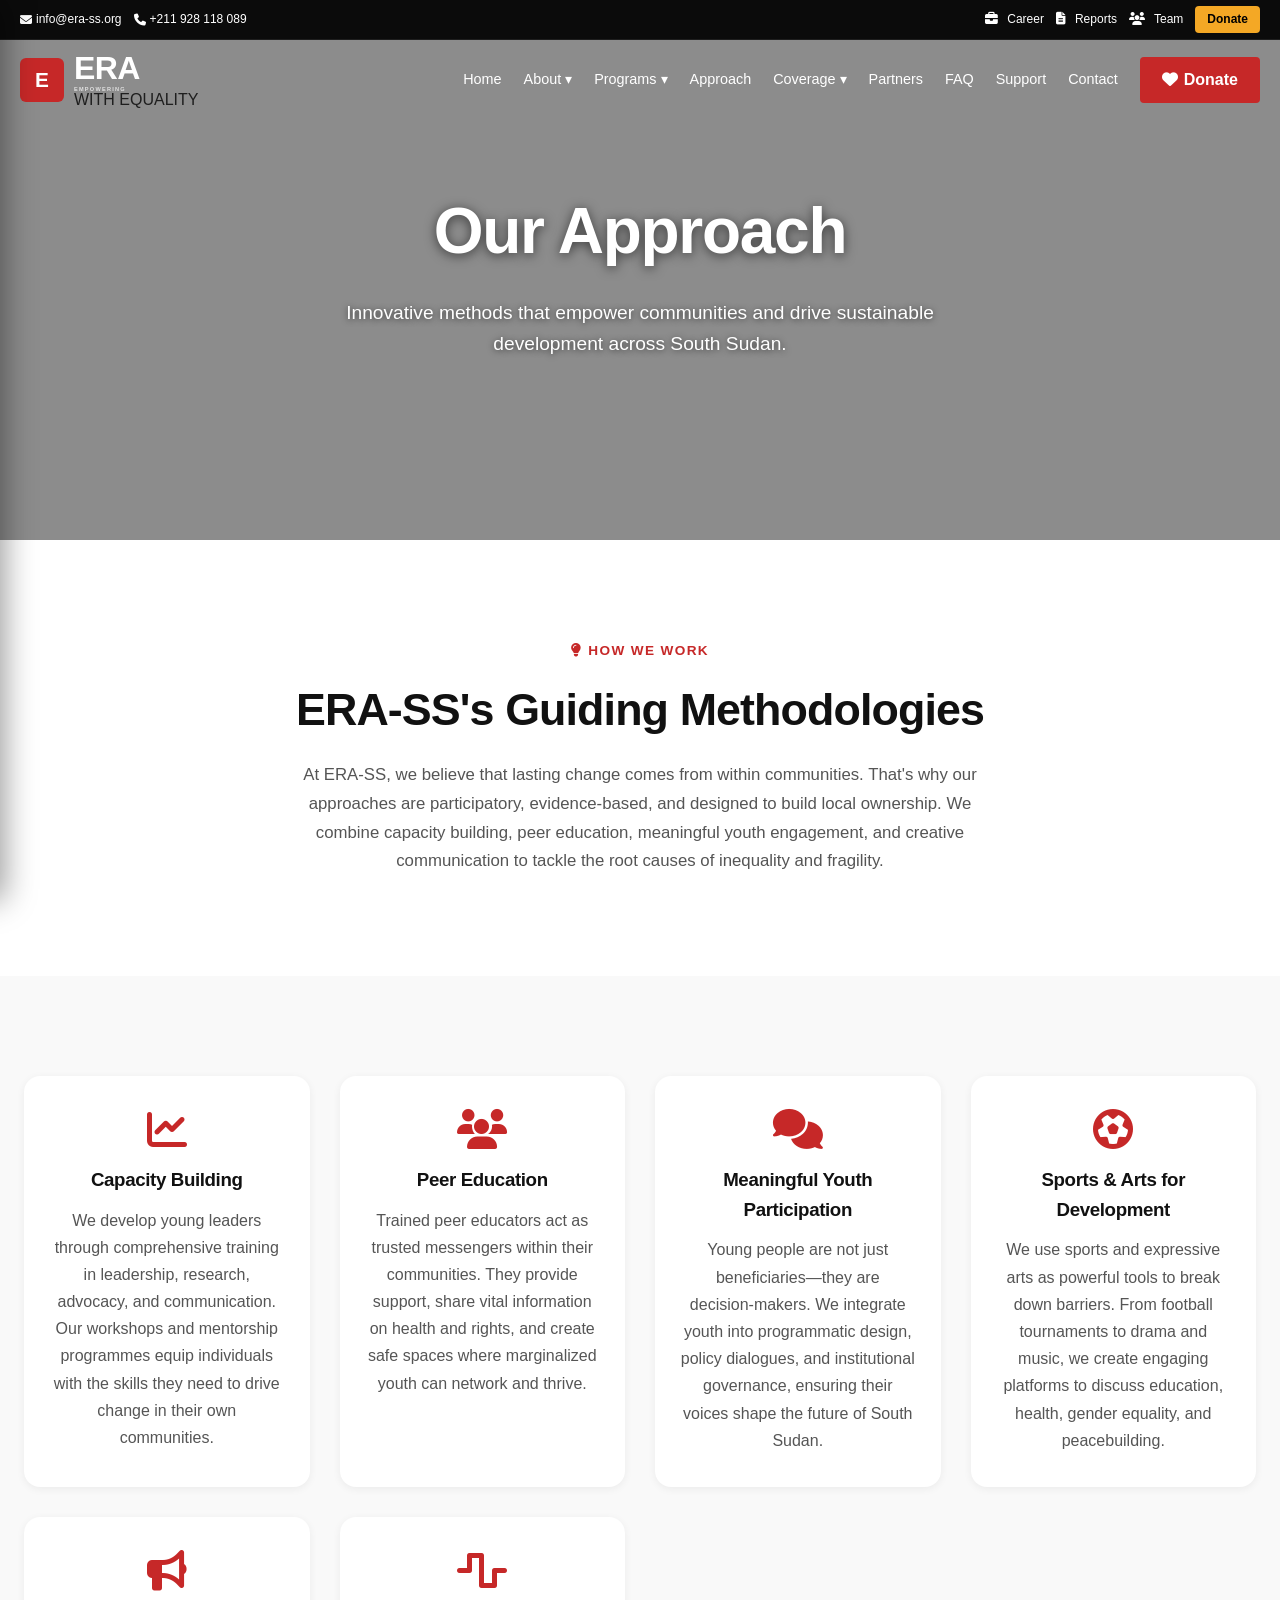
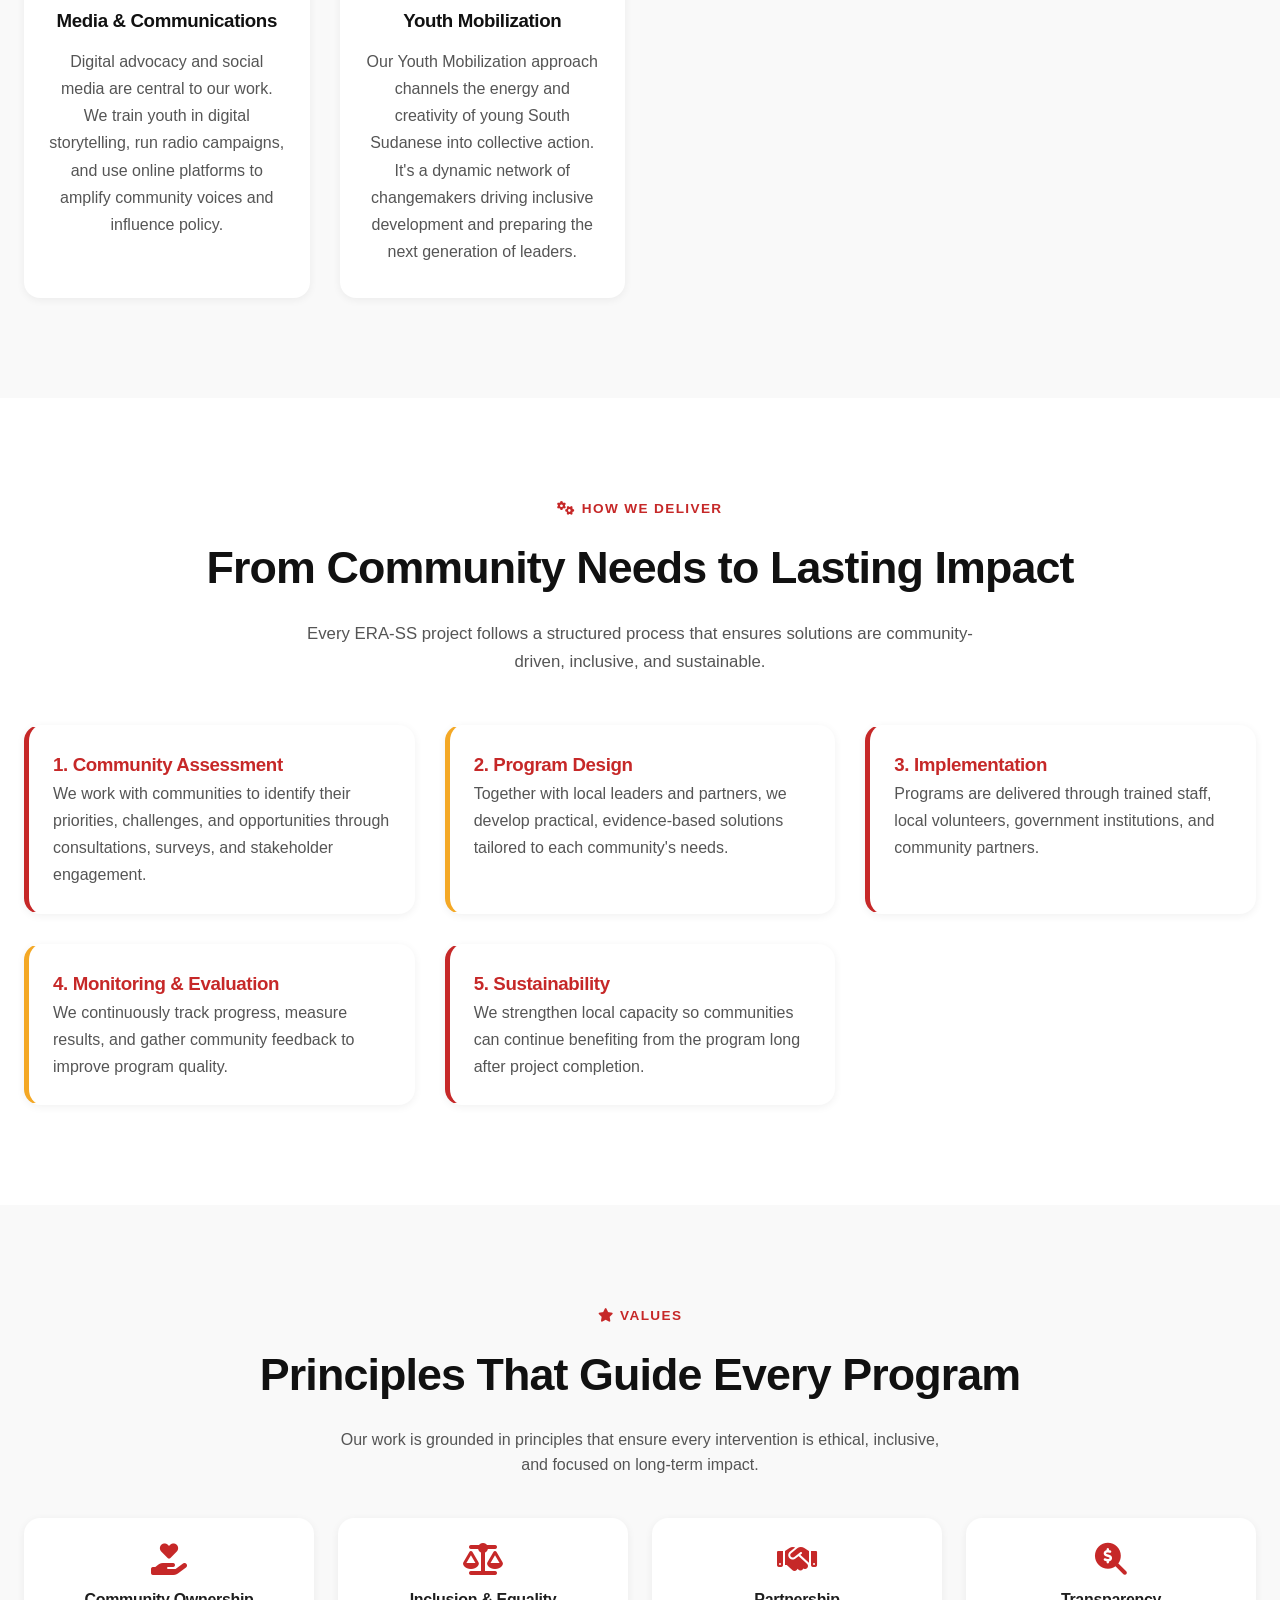
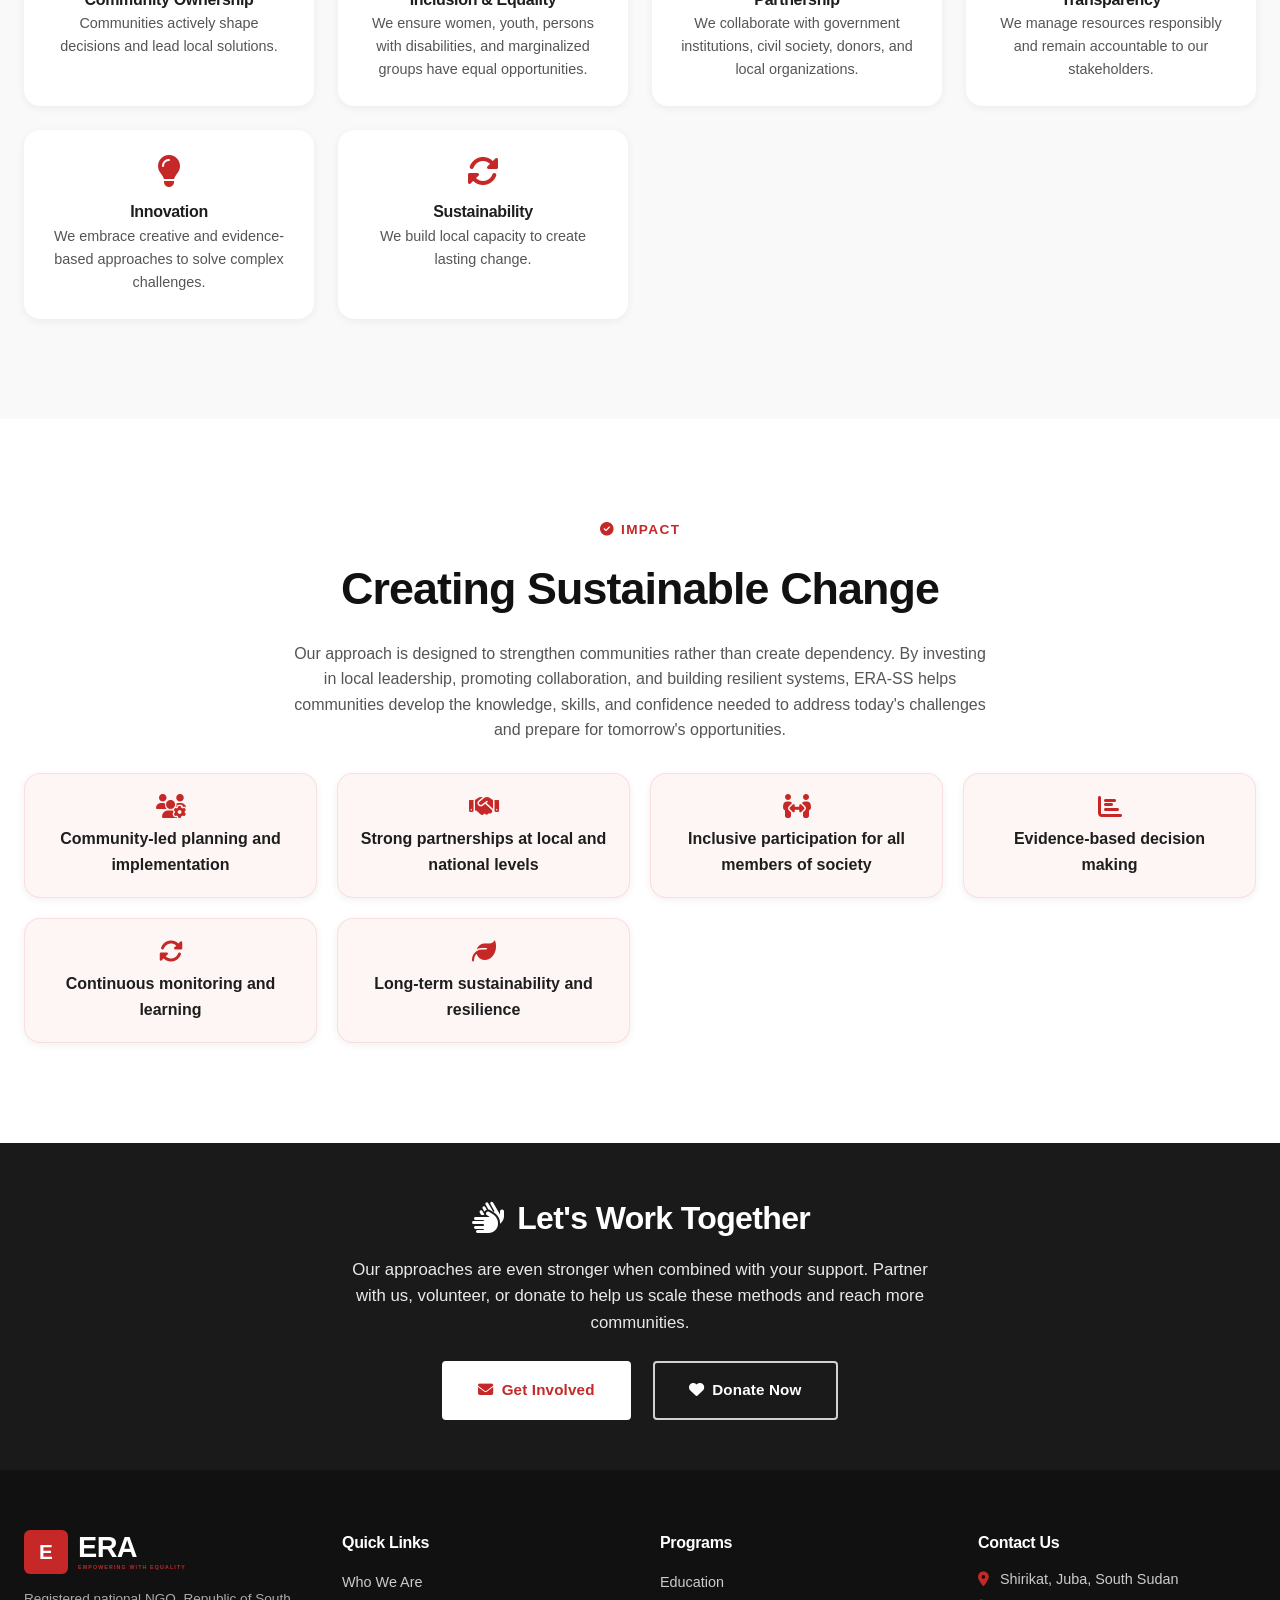
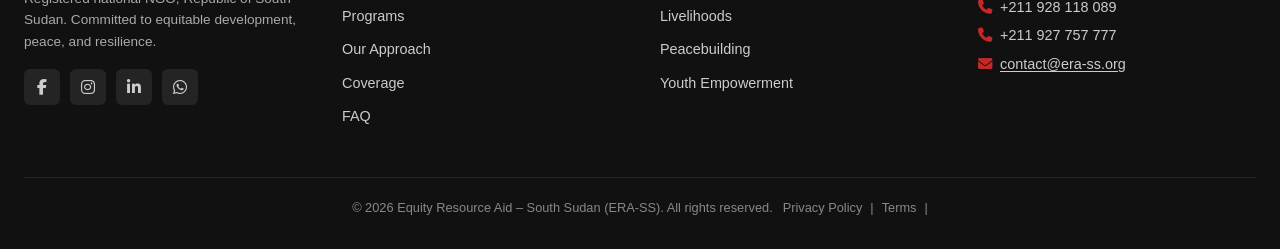
==== commit 350d705e: "Update approach.html" ====
--- a/approach.html
+++ b/approach.html
@@ -13,18 +13,16 @@
 
     <!-- ===== TOP BAR ===== -->
 <div class="top-bar" id="topBar">
-    <!-- LEFT: email + phone (desktop only) -->
     <div class="top-bar-inner left">
-        <a href="mailto:contact@era-ss.org">
+        <a href="mailto:info@era-ss.org">
             <i class="fas fa-envelope"></i>
-            <span class="label">contact@era-ss.org</span>
+            <span class="label">info@era-ss.org</span>
         </a>
         <a href="tel:+211928118089">
             <i class="fas fa-phone"></i>
             <span class="label">+211 928 118 089</span>
         </a>
     </div>
-    <!-- RIGHT: Career, Reports, Team with icons + Donate -->
     <div class="top-bar-inner right">
         <a href="career.html" class="nav-link-top"><i class="fas fa-briefcase"></i> Career</a>
         <a href="report.html" class="nav-link-top"><i class="fas fa-file-alt"></i> Reports</a>
@@ -33,82 +31,126 @@
     </div>
 </div>
 
-    <!-- ===== NAVBAR ===== -->
-    <nav class="navbar" id="navbar">
-        <div class="container">
-            <a href="index.html" class="logo">
-                <img src="assets/erass.jpeg" alt="ERA-SS Logo" onerror="this.outerHTML='<div class=\'logo-fallback\'>E</div>';" />
-                <div class="logo-text-wrapper">
-                    <span class="logo-text">ERA</span>
-                    <span class="logo-sub">Empowering with Equality</span>
-                </div>
-            </a>
-            <div class="nav-links">
-                <a href="index.html" class="nav-link">Home</a>
-                <div class="dropdown">
-                    <a href="about.html" class="nav-link">About ▾</a>
-                    <div class="dropdown-menu">
-                        <a href="about.html#history">Our Story</a>
-                        <a href="about.html#vision-mission">Vision & Mission</a>
-                        <a href="about.html#core-values">Core Values</a>
-                        <a href="about.html#genesis">Our Genesis</a>
-                        <a href="about.html#why-era-exists">Why ERA Exists</a>
-                        <a href="about.html#transparency">Transparency</a>
-                        <a href="about.html#sdgs">SDGs</a>
-                        <a href="team.html">Meet Our Team</a>
-                        <a href="report.html">Our Reports</a>
-                        <a href="partners.html">Partners &amp; Donors</a>
-                    </div>
-                </div>
-                <a href="programs.html" class="nav-link">Programs</a>
-                <a href="approach.html" class="nav-link active">Approach</a>
-                <a href="coverage.html" class="nav-link">Coverage</a>
-                <a href="partners.html" class="nav-link">Partners</a>
-                <a href="faq.html" class="nav-link">FAQ</a>
-                <a href="support.html" class="nav-link">Support</a>
-                <a href="contact.html" class="nav-link">Contact</a>
-                <a href="support.html" class="nav-donate"><i class="fas fa-heart" style="margin-right:6px;"></i>Donate</a>
-            </div>
-            <button class="mobile-toggle" id="mobileToggle" aria-label="Open menu">☰</button>
+<!-- ===== NAVBAR ===== -->
+<nav class="navbar" id="navbar">
+    <div class="container">
+        <a href="index.html" class="logo">
+            <img src="assets/erass.jpeg" alt="ERA-SS Logo" onerror="this.outerHTML='<div class=\'logo-fallback\'>E</div>';" />
+            <div class="logo-text-wrapper">
+                <span class="logo-text">ERA</span>
+                <span class="logo-sub">EMPOWERING</span>
+                <span class="logo-sub-line2">WITH EQUALITY</span>
+            </div>
+        </a>
+        <div class="nav-links">
+            <a href="index.html" class="nav-link">Home</a>
+            <div class="dropdown">
+                <a href="about.html" class="nav-link">About ▾</a>
+                <div class="dropdown-menu">
+                    <a href="about.html#background">Know Who We Are</a>
+                    <a href="about.html#vision">Our Genesis</a>
+                    <a href="team.html">Meet Our Team</a>
+                    <a href="report.html">Our Reports</a>
+                    <a href="partners.html">Partners &amp; Donors</a>
+                </div>
+            </div>
+            <div class="dropdown">
+                <a href="programs.html" class="nav-link">Programs ▾</a>
+                <div class="dropdown-menu">
+                    <a href="programs.html#education">Education</a>
+                    <a href="programs.html#livelihoods">Agriculture &amp; Livelihood</a>
+                    <a href="programs.html#peacebuilding">Peacebuilding &amp; Advocacy</a>
+                    <a href="programs.html#youth">Youth Empowerment</a>
+                    <a href="programs.html#protection">General Protection</a>
+                    <a href="programs.html#gender">Gender Equality</a>
+                    <a href="programs.html#climate">Climate Resilience</a>
+                </div>
+            </div>
+            <a href="approach.html" class="nav-link">Approach</a>
+            <div class="dropdown">
+                <a href="coverage.html" class="nav-link">Coverage ▾</a>
+                <div class="dropdown-menu">
+                    <a href="coverage.html#central-equatoria">Central Equatoria</a>
+                    <a href="coverage.html#jonglei">Jonglei</a>
+                    <a href="coverage.html#unity">Unity</a>
+                    <a href="coverage.html#upper-nile">Upper Nile</a>
+                    <a href="coverage.html#lakes">Lakes</a>
+                    <a href="coverage.html#warrap">Warrap</a>
+                    <a href="coverage.html#northern-bahr-el-ghazal">Northern Bahr el Ghazal</a>
+                    <a href="coverage.html#western-bahr-el-ghazal">Western Bahr el Ghazal</a>
+                    <a href="coverage.html#abyei">Abyei Administrative Area</a>
+                    <a href="coverage.html#ruweng">Ruweng Administrative Area</a>
+                </div>
+            </div>
+            <a href="partners.html" class="nav-link">Partners</a>
+            <a href="faq.html" class="nav-link">FAQ</a>
+            <a href="support.html" class="nav-link">Support</a>
+            <a href="contact.html" class="nav-link">Contact</a>
+            <a href="support.html" class="nav-donate"><i class="fas fa-heart" style="margin-right:6px;"></i>Donate</a>
         </div>
-    </nav>
-
-    <!-- ===== MOBILE MENU ===== -->
-    <div class="mobile-overlay" id="mobileOverlay"></div>
-    <div class="mobile-menu" id="mobileMenu">
-        <div class="mobile-menu-logo">
-            <img src="assets/erass.jpeg" alt="ERA-SS Logo" onerror="this.outerHTML='<div class=\'mobile-logo-fallback\'>E</div>';" />
-            <div class="mobile-logo-text-wrapper">
-                <span class="mobile-logo-text">ERA</span>
-                <span class="mobile-logo-sub">Empowering with Equality</span>
-            </div>
+        <button class="mobile-toggle" id="mobileToggle" aria-label="Open menu">☰</button>
+    </div>
+</nav>
+
+<!-- ===== MOBILE MENU ===== -->
+<div class="mobile-overlay" id="mobileOverlay"></div>
+<div class="mobile-menu" id="mobileMenu">
+    <div class="mobile-menu-logo">
+        <img src="assets/erass.jpeg" alt="ERA-SS Logo" onerror="this.outerHTML='<div class=\'mobile-logo-fallback\'>E</div>';" />
+        <div class="mobile-logo-text-wrapper">
+            <span class="mobile-logo-text">ERA</span>
+            <span class="mobile-logo-sub">EMPOWERING</span>
+            <span class="mobile-logo-sub-line2">WITH EQUALITY</span>
         </div>
-        <a href="index.html">Home</a>
-        <button class="mobile-dropdown-btn" data-target="mobile-about-submenu">
-            <span>About</span>
-            <span class="dropdown-chevron">▾</span>
-        </button>
-        <div class="mobile-submenu" id="mobile-about-submenu">
-            <a href="about.html#history">Our Story</a>
-            <a href="about.html#vision-mission">Vision & Mission</a>
-            <a href="about.html#core-values">Core Values</a>
-            <a href="about.html#genesis">Our Genesis</a>
-            <a href="about.html#why-era-exists">Why ERA Exists</a>
-            <a href="about.html#transparency">Transparency</a>
-            <a href="about.html#sdgs">SDGs</a>
-            <a href="team.html">Meet Our Team</a>
-            <a href="report.html">Our Reports</a>
-            <a href="partners.html">Partners &amp; Donors</a>
-        </div>
-        <a href="programs.html">Programs</a>
-        <a href="approach.html">Approach</a>
-        <a href="coverage.html">Coverage</a>
-        <a href="partners.html">Partners</a>
-        <a href="faq.html">FAQ</a>
-        <a href="support.html">Support</a>
-        <a href="contact.html">Contact</a>
-        <a href="support.html" class="mobile-donate"><i class="fas fa-heart" style="margin-right:8px;"></i>Donate</a>
-    </div>
+    </div>
+    <a href="index.html">Home</a>
+    <button class="mobile-dropdown-btn" data-target="mobile-about-submenu">
+        <span>About</span>
+        <span class="dropdown-chevron">▾</span>
+    </button>
+    <div class="mobile-submenu" id="mobile-about-submenu">
+        <a href="about.html#background">Know Who We Are</a>
+        <a href="about.html#vision">Our Genesis</a>
+        <a href="team.html">Meet Our Team</a>
+        <a href="report.html">Our Reports</a>
+        <a href="partners.html">Partners &amp; Donors</a>
+    </div>
+    <button class="mobile-dropdown-btn" data-target="mobile-programs-submenu">
+        <span>Programs</span>
+        <span class="dropdown-chevron">▾</span>
+    </button>
+    <div class="mobile-submenu" id="mobile-programs-submenu">
+        <a href="programs.html#education">Education</a>
+        <a href="programs.html#livelihoods">Agriculture &amp; Livelihood</a>
+        <a href="programs.html#peacebuilding">Peacebuilding &amp; Advocacy</a>
+        <a href="programs.html#youth">Youth Empowerment</a>
+        <a href="programs.html#protection">General Protection</a>
+        <a href="programs.html#gender">Gender Equality</a>
+        <a href="programs.html#climate">Climate Resilience</a>
+    </div>
+    <a href="approach.html">Approach</a>
+    <button class="mobile-dropdown-btn" data-target="mobile-coverage-submenu">
+        <span>Coverage</span>
+        <span class="dropdown-chevron">▾</span>
+    </button>
+    <div class="mobile-submenu" id="mobile-coverage-submenu">
+        <a href="coverage.html#central-equatoria">Central Equatoria</a>
+        <a href="coverage.html#jonglei">Jonglei</a>
+        <a href="coverage.html#unity">Unity</a>
+        <a href="coverage.html#upper-nile">Upper Nile</a>
+        <a href="coverage.html#lakes">Lakes</a>
+        <a href="coverage.html#warrap">Warrap</a>
+        <a href="coverage.html#northern-bahr-el-ghazal">Northern Bahr el Ghazal</a>
+        <a href="coverage.html#western-bahr-el-ghazal">Western Bahr el Ghazal</a>
+        <a href="coverage.html#abyei">Abyei Administrative Area</a>
+        <a href="coverage.html#ruweng">Ruweng Administrative Area</a>
+    </div>
+    <a href="partners.html">Partners</a>
+    <a href="faq.html">FAQ</a>
+    <a href="support.html">Support</a>
+    <a href="contact.html">Contact</a>
+    <a href="support.html" class="mobile-donate"><i class="fas fa-heart" style="margin-right:8px;"></i>Donate</a>
+</div>
 
     <!-- ===== MAIN CONTENT ===== -->
     <main>
@@ -397,11 +439,8 @@
             <div class="footer-bottom">
                 <p>© 2026 Equity Resource Aid – South Sudan (ERA-SS). All rights reserved.</p>
                 <div class="footer-legal">
-                    <a href="#">Privacy Policy</a> |
-                    <a href="#">Terms</a> |
-                    <a href="#">Safeguarding</a> |
-                    <a href="#">Child Protection</a> |
-                    <a href="#">Code of Conduct</a>
+                    <a href="privacy.html.html">Privacy Policy</a> |
+                    <a href="terms.html">Terms</a> |
                 </div>
             </div>
         </div>
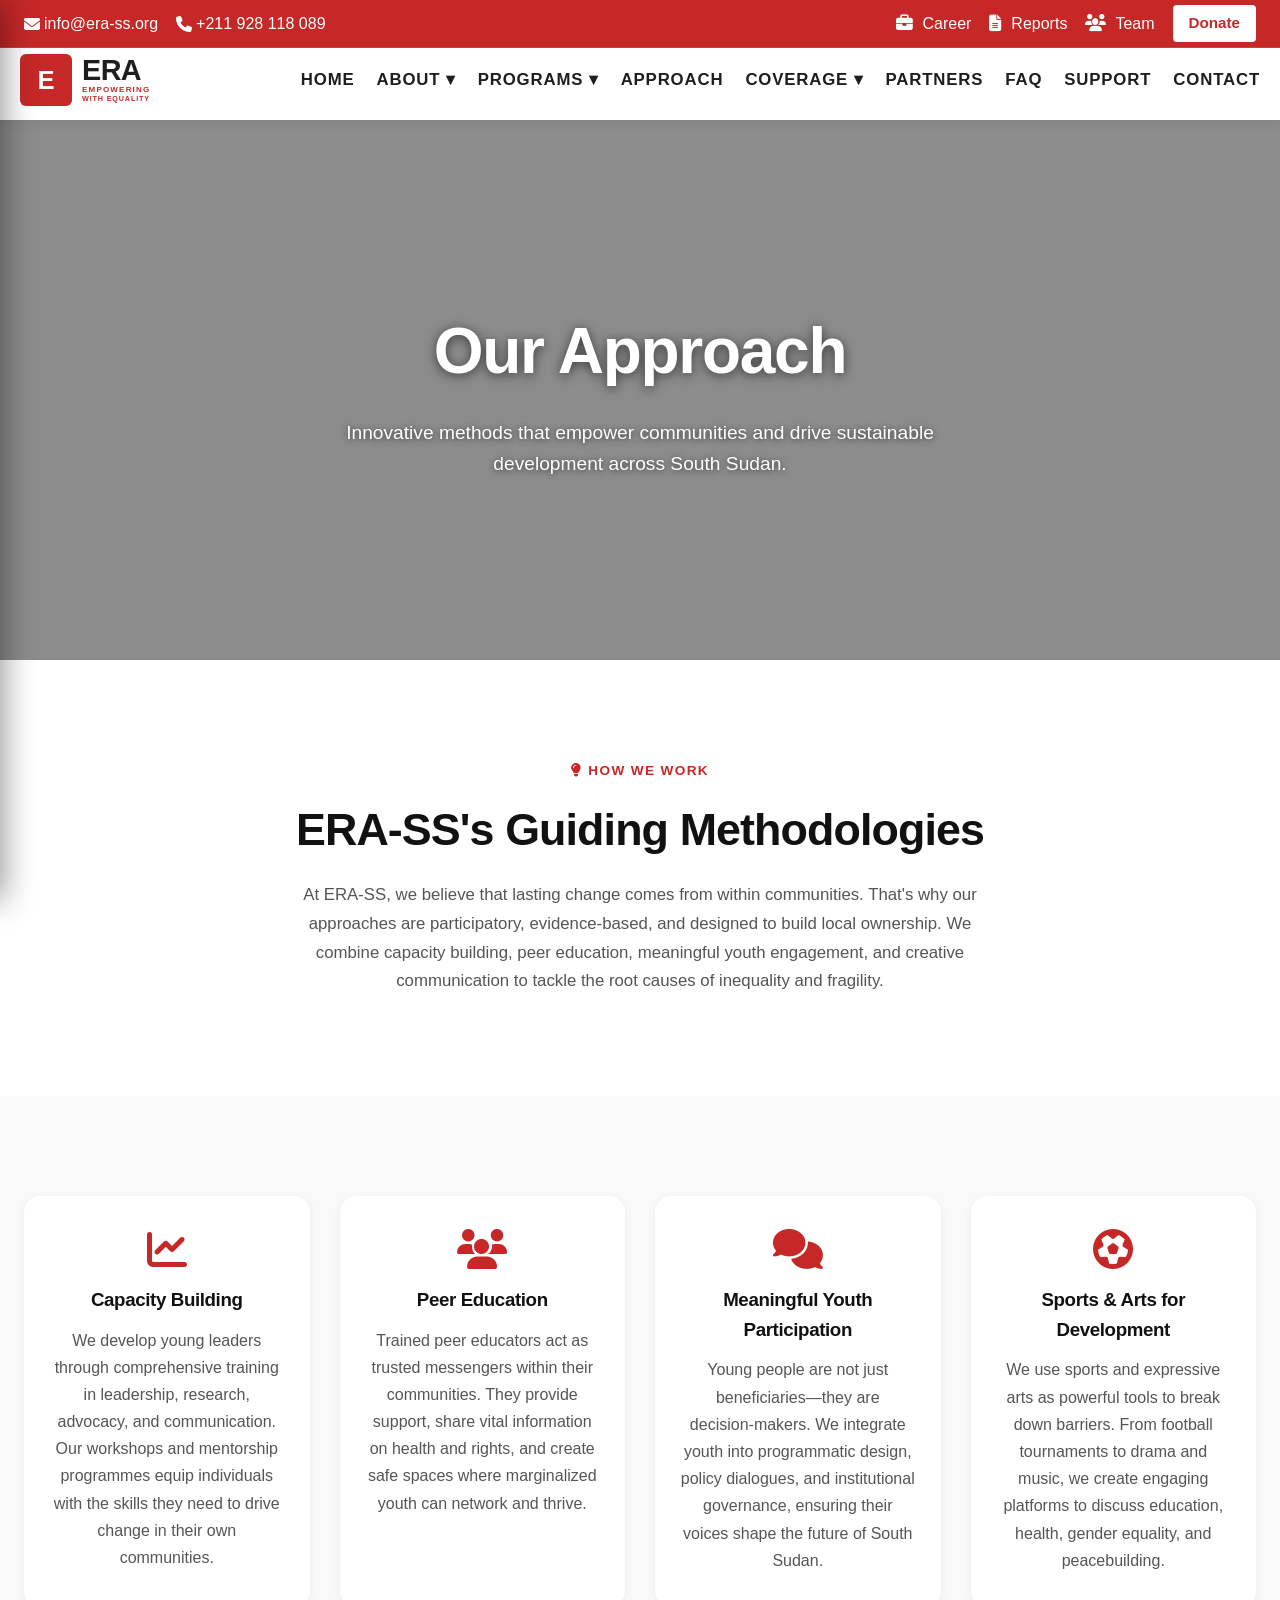
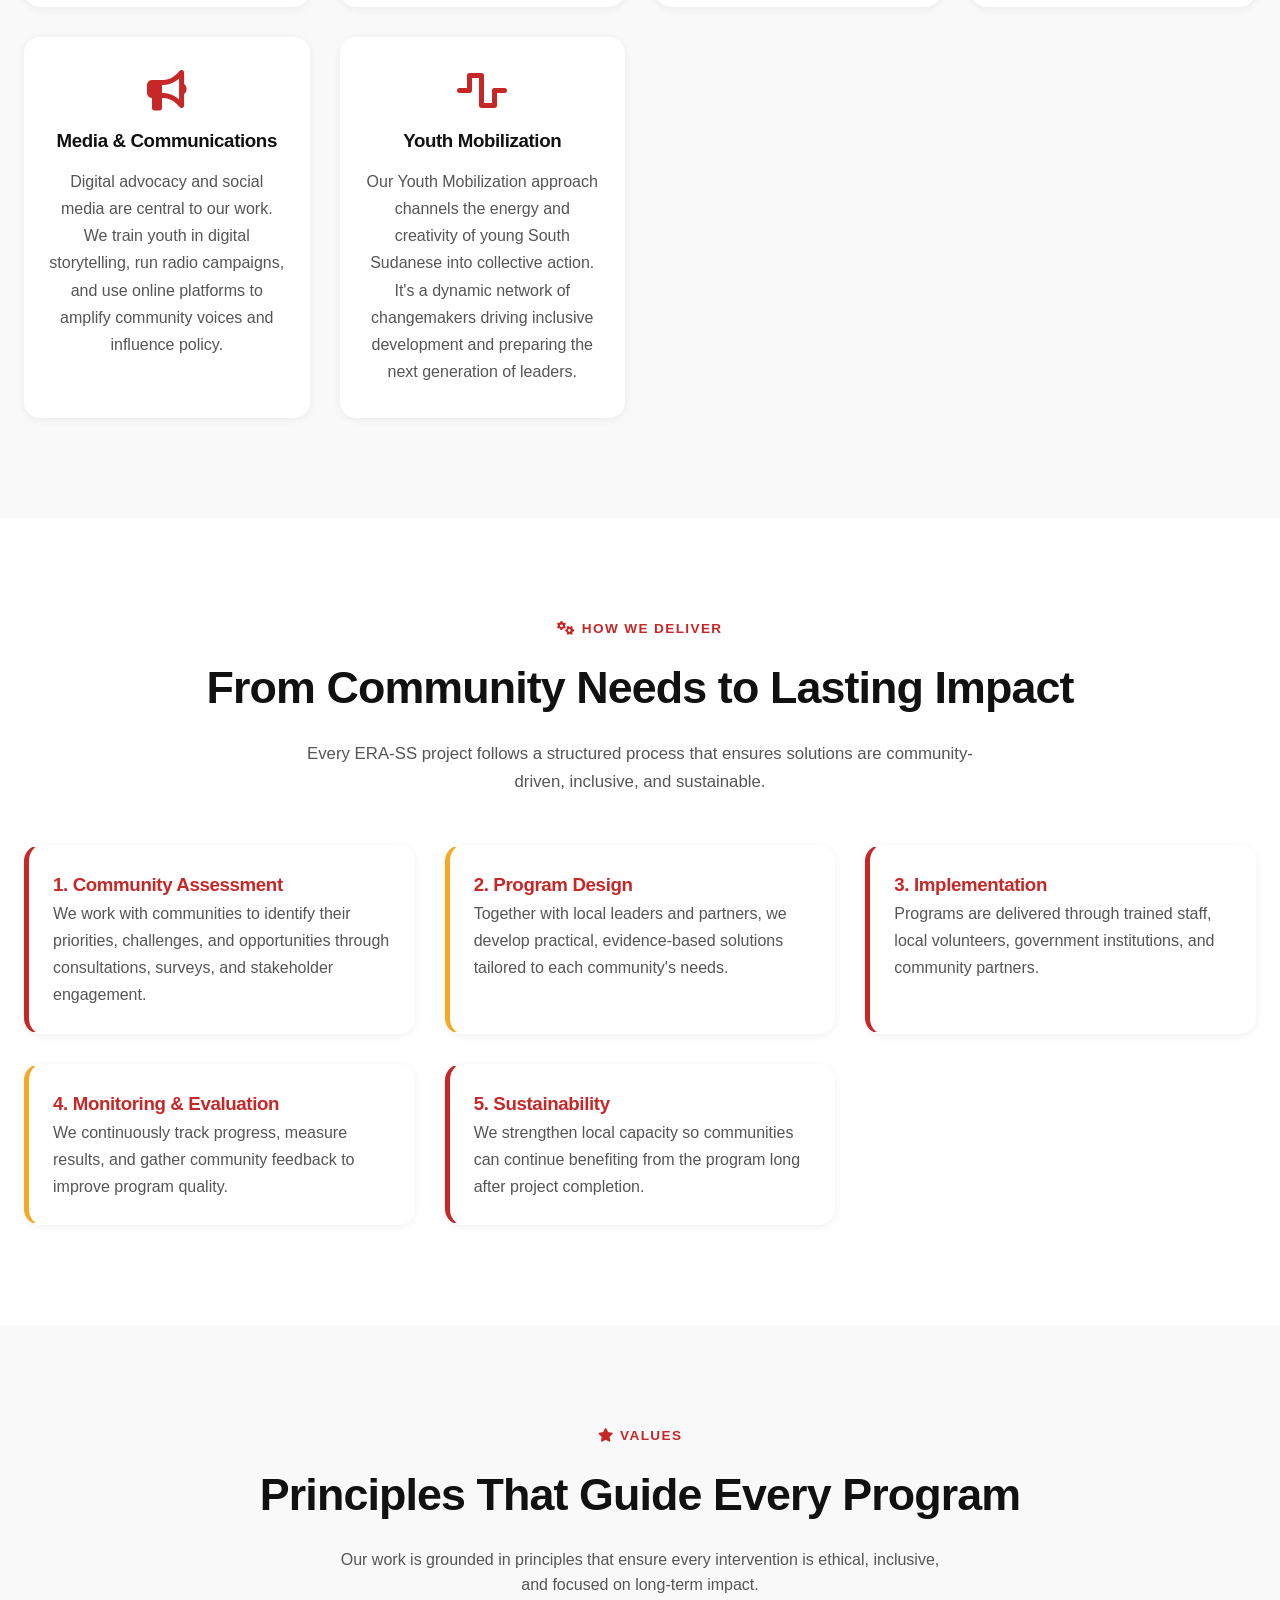
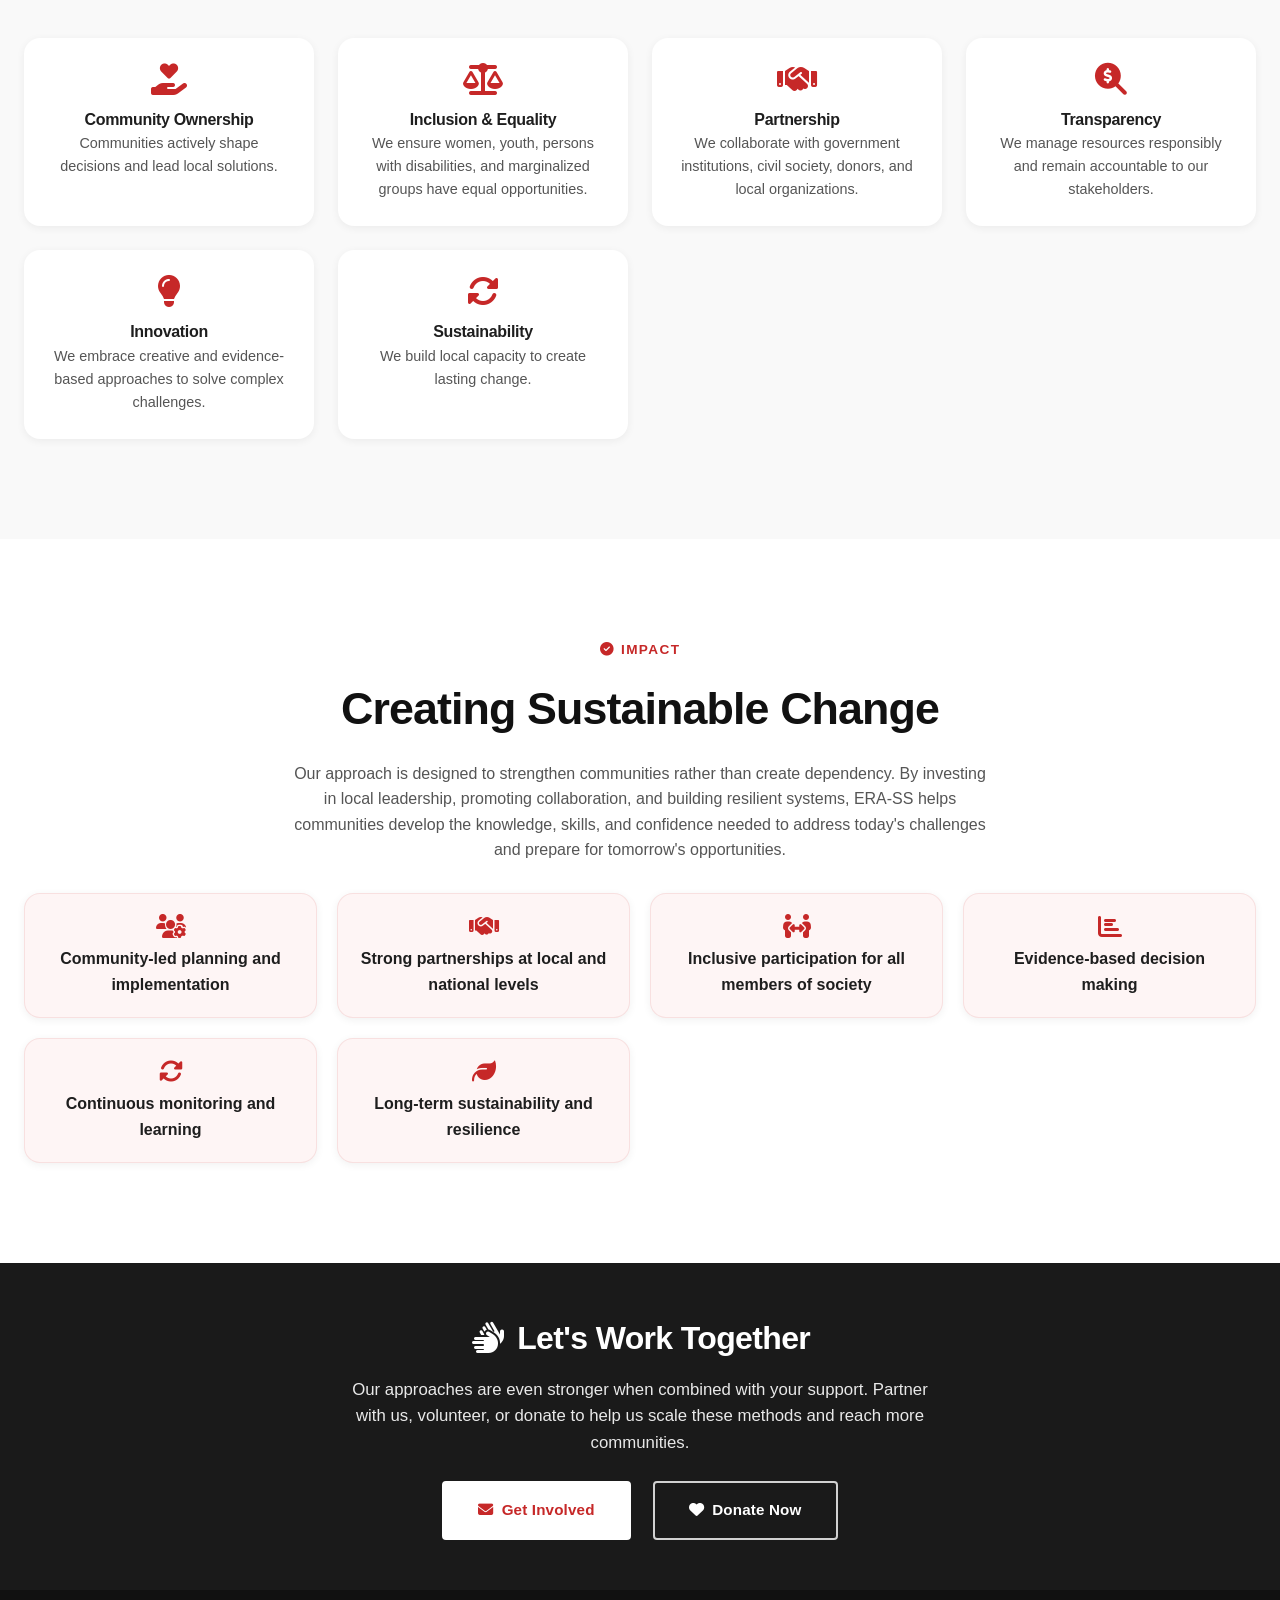
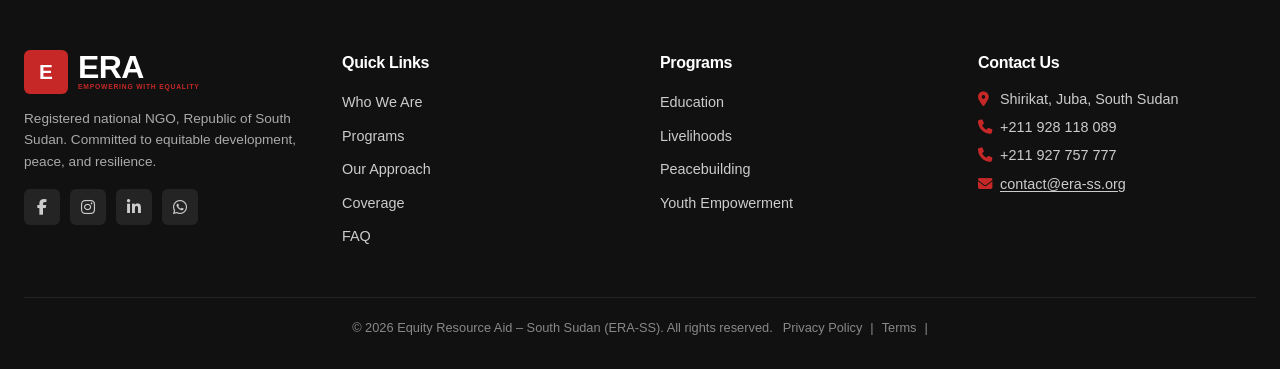
==== commit 3f77fa09: "Update approach.html" ====
--- a/approach.html
+++ b/approach.html
@@ -86,7 +86,7 @@
             <a href="faq.html" class="nav-link">FAQ</a>
             <a href="support.html" class="nav-link">Support</a>
             <a href="contact.html" class="nav-link">Contact</a>
-            <a href="support.html" class="nav-donate"><i class="fas fa-heart" style="margin-right:6px;"></i>Donate</a>
+            
         </div>
         <button class="mobile-toggle" id="mobileToggle" aria-label="Open menu">☰</button>
     </div>
@@ -149,7 +149,7 @@
     <a href="faq.html">FAQ</a>
     <a href="support.html">Support</a>
     <a href="contact.html">Contact</a>
-    <a href="support.html" class="mobile-donate"><i class="fas fa-heart" style="margin-right:8px;"></i>Donate</a>
+    
 </div>
 
     <!-- ===== MAIN CONTENT ===== -->
--- a/style.css
+++ b/style.css
@@ -64,16 +64,150 @@
   color: inherit;
 }
 
-/* ---------- TOP BAR (Fully Responsive) ---------- */
+/* ============================================================
+   ADD THESE STYLES TO YOUR EXISTING style.css
+   ============================================================ */
+
+/* ---------- Reduce logo size ---------- */
+.logo-text {
+  font-size: 1.8rem !important; /* was 2.4rem */
+}
+@media (max-width: 768px) {
+  .logo-text {
+    font-size: 1.5rem !important;
+  }
+}
+@media (max-width: 520px) {
+  .logo-text {
+    font-size: 1.3rem !important;
+  }
+}
+@media (max-width: 400px) {
+  .logo-text {
+    font-size: 1.1rem !important;
+  }
+}
+
+/* ---------- Increase spacing between logo and nav links ---------- */
+.navbar .container {
+  justify-content: space-between;
+  gap: 30px; /* adds space between logo group and nav links */
+}
+@media (max-width: 1100px) {
+  .navbar .container {
+    gap: 20px;
+  }
+}
+@media (max-width: 1024px) {
+  .navbar .container {
+    gap: 0; /* mobile toggle takes over */
+  }
+}
+
+/* ---------- Hero: remove badge, reduce title size ---------- */
+.hero-badge {
+  display: none !important; /* hides the badge completely */
+}
+.hero-text h1 {
+  font-size: clamp(1.8rem, 4.5vw, 3.5rem) !important; /* reduced from previous */
+  margin-bottom: 20px;
+}
+@media (max-width: 768px) {
+  .hero-text h1 {
+    font-size: clamp(1.5rem, 4vw, 2.2rem) !important;
+  }
+}
+@media (max-width: 520px) {
+  .hero-text h1 {
+    font-size: clamp(1.2rem, 3.5vw, 1.8rem) !important;
+  }
+}
+
+/* ============================================================
+   ADD THESE STYLES TO YOUR EXISTING style.css
+   ============================================================ */
+
+/* ---------- 1. Make navbar white by default ---------- */
+.navbar {
+  background: #ffffff !important; /* white background */
+  box-shadow: 0 2px 12px rgba(0, 0, 0, 0.08);
+}
+
+/* Navbar links - dark color for visibility on white */
+.navbar .nav-link {
+  color: var(--text-dark) !important;
+}
+.navbar .nav-link:hover {
+  color: var(--era-primary) !important;
+}
+.navbar .nav-link::after {
+  background: var(--era-primary) !important;
+}
+
+/* Logo text - dark color */
+.navbar .logo-text {
+  color: var(--text-dark) !important;
+}
+.navbar .logo-sub,
+.navbar .logo-sub-line2 {
+  color: var(--era-primary) !important;
+}
+
+/* Mobile toggle - dark color */
+.navbar .mobile-toggle {
+  color: var(--era-primary) !important;
+}
+.navbar .mobile-toggle:hover {
+  color: var(--era-primary-dark) !important;
+}
+
+/* Remove scrolled class overrides since navbar is always white */
+.navbar.scrolled {
+  background: #ffffff !important;
+  box-shadow: 0 2px 12px rgba(0, 0, 0, 0.08);
+  top: 0;
+}
+
+/* ---------- 2. Fix hero so it starts BELOW the navbar ---------- */
+.hero {
+  margin-top: 0 !important; /* remove the negative margin */
+  height: calc(100vh - var(--topbar-height) - 80px); /* adjust height to fit below navbar */
+  min-height: 500px;
+}
+
+/* For mobile, adjust height */
+@media (max-width: 768px) {
+  .hero {
+    height: calc(100vh - var(--topbar-height) - 68px);
+    min-height: 400px;
+  }
+}
+@media (max-width: 520px) {
+  .hero {
+    height: calc(100vh - var(--topbar-height) - 60px);
+    min-height: 350px;
+  }
+}
+
+/* ---------- 3. Adjust hero content padding (no longer needed) ---------- */
+.hero-content {
+  padding-top: 0;
+}
+
+/* ---------- 4. Fix slider dots position ---------- */
+.slider-dots {
+  bottom: 30px;
+}
+
+/* ---------- TOP BAR (Red Background) ---------- */
 .top-bar {
   position: fixed;
   top: 0;
   left: 0;
   right: 0;
   height: var(--topbar-height);
-  background: rgba(0, 0, 0, 0.92);
-  backdrop-filter: blur(10px);
-  -webkit-backdrop-filter: blur(10px);
+  background: var(--era-primary);
+  backdrop-filter: none;
   color: #fff;
   font-size: 0.75rem;
   display: flex;
@@ -82,7 +216,7 @@
   padding: 0 20px;
   z-index: 1002;
   transition: transform 0.35s ease;
-  gap: 10px;
+  border-bottom: 1px solid rgba(255, 255, 255, 0.12);
 }
 .top-bar.hidden {
   transform: translateY(-100%);
@@ -97,19 +231,20 @@
   white-space: nowrap;
 }
 .top-bar a:hover {
-  color: var(--era-secondary);
+  color: #000;
 }
 .top-bar .donate-btn {
-  background: var(--era-secondary);
-  color: #000;
+  background: #fff;
+  color: var(--era-primary) !important;
   font-weight: 700;
   padding: 4px 12px;
   border-radius: 4px;
   transition: background 0.25s, transform 0.2s;
 }
 .top-bar .donate-btn:hover {
-  background: #e0a61a;
+  background: #e0e0e0;
   transform: scale(1.04);
+  color: var(--era-primary) !important;
 }
 .top-bar-inner {
   display: flex;
@@ -124,7 +259,7 @@
   gap: 12px;
 }
 
-/* Career, Report, Team - always show text */
+/* Career, Report, Team - always show text with icons */
 .top-bar .nav-link-top {
   color: #fff;
   font-weight: 500;
@@ -132,11 +267,13 @@
   padding: 2px 0;
   transition: color 0.2s;
 }
+.top-bar .nav-link-top i {
+  margin-right: 5px;
+  font-size: 0.8rem;
+}
 .top-bar .nav-link-top:hover {
-  color: var(--era-secondary);
-}
-
-/* Desktop: show all labels */
+  color: #000;
+}
 .top-bar .label {
   display: inline;
 }
@@ -161,12 +298,115 @@
   .top-bar .nav-link-top {
     font-size: 0.68rem;
   }
+  .top-bar .nav-link-top i {
+    font-size: 0.7rem;
+  }
   .top-bar .donate-btn {
     padding: 3px 10px;
     font-size: 0.65rem;
   }
 }
 
+/* ============================================================
+   ADD THESE STYLES TO YOUR EXISTING style.css
+   ============================================================ */
+
+/* ---------- Make Top Bar Font Bigger ---------- */
+.top-bar {
+  font-size: 0.9rem !important; /* was 0.75rem */
+  height: 44px !important; /* slightly taller to accommodate bigger text */
+}
+.top-bar a {
+  font-size: 0.9rem !important;
+}
+.top-bar .nav-link-top {
+  font-size: 0.9rem !important;
+}
+.top-bar .nav-link-top i {
+  font-size: 0.95rem !important;
+}
+.top-bar .donate-btn {
+  font-size: 0.85rem !important;
+  padding: 5px 14px !important;
+}
+.top-bar-inner {
+  gap: 18px !important;
+}
+.top-bar-inner.left {
+  gap: 16px !important;
+}
+.top-bar-inner.right {
+  gap: 16px !important;
+}
+
+/* Tablet: slightly smaller but still readable */
+@media (max-width: 820px) {
+  .top-bar {
+    font-size: 0.75rem !important;
+    height: 38px !important;
+  }
+  .top-bar a {
+    font-size: 0.75rem !important;
+  }
+  .top-bar .nav-link-top {
+    font-size: 0.72rem !important;
+  }
+  .top-bar .donate-btn {
+    font-size: 0.7rem !important;
+    padding: 3px 10px !important;
+  }
+}
+
+/* Mobile: keep smaller for space */
+@media (max-width: 520px) {
+  .top-bar {
+    font-size: 0.65rem !important;
+    height: 34px !important;
+  }
+  .top-bar .nav-link-top {
+    font-size: 0.65rem !important;
+  }
+  .top-bar .nav-link-top i {
+    font-size: 0.6rem !important;
+  }
+}
+
+/* ---------- Make Logo Image Bigger ---------- */
+.logo img {
+  width: 52px !important; /* was 44px */
+  height: 52px !important;
+}
+.logo-fallback {
+  width: 52px !important;
+  height: 52px !important;
+  font-size: 1.6rem !important;
+}
+
+/* Tablet */
+@media (max-width: 768px) {
+  .logo img {
+    width: 44px !important;
+    height: 44px !important;
+  }
+  .logo-fallback {
+    width: 44px !important;
+    height: 44px !important;
+    font-size: 1.3rem !important;
+  }
+}
+
+/* Mobile */
+@media (max-width: 520px) {
+  .logo img {
+    width: 38px !important;
+    height: 38px !important;
+  }
+  .logo-fallback {
+    width: 38px !important;
+    height: 38px !important;
+    font-size: 1.1rem !important;
+  }
+}
 /* Mobile: hide left (email/phone) entirely, spread Career, Reports, Team evenly, hide Donate */
 @media (max-width: 520px) {
   .top-bar {
@@ -188,6 +428,10 @@
     font-weight: 600;
     padding: 2px 0;
   }
+  .top-bar .nav-link-top i {
+    font-size: 0.6rem;
+    margin-right: 3px;
+  }
   .top-bar .donate-btn {
     display: none !important;
   }
@@ -195,7 +439,102 @@
   .top-bar-inner.right .nav-link-top:last-child { text-align: right; }
   .top-bar-inner.right .nav-link-top:nth-child(2) { text-align: center; }
 }
-
+@media (max-width: 380px) {
+  .top-bar .nav-link-top {
+    font-size: 0.55rem;
+  }
+  .top-bar .nav-link-top i {
+    font-size: 0.5rem;
+    margin-right: 2px;
+  }
+}
+
+
+/* ============================================================
+   ADD THESE STYLES TO YOUR EXISTING style.css
+   ============================================================ */
+
+/* ---------- Make Top Bar Text MUCH Bigger ---------- */
+.top-bar {
+  font-size: 1rem !important;   /* was 0.9rem – bigger! */
+  height: 48px !important;      /* taller to fit larger text */
+  padding: 0 24px !important;
+}
+.top-bar a {
+  font-size: 1rem !important;
+}
+.top-bar .nav-link-top {
+  font-size: 1rem !important;
+}
+.top-bar .nav-link-top i {
+  font-size: 1.05rem !important;
+}
+.top-bar .donate-btn {
+  font-size: 0.95rem !important;
+  padding: 6px 16px !important;
+}
+.top-bar-inner {
+  gap: 20px !important;
+}
+.top-bar-inner.left {
+  gap: 18px !important;
+}
+.top-bar-inner.right {
+  gap: 18px !important;
+}
+.top-bar .label {
+  display: inline !important;
+}
+
+/* Tablet: still large but adjusted */
+@media (max-width: 820px) {
+  .top-bar {
+    font-size: 0.85rem !important;
+    height: 42px !important;
+    padding: 0 16px !important;
+  }
+  .top-bar a {
+    font-size: 0.85rem !important;
+  }
+  .top-bar .nav-link-top {
+    font-size: 0.8rem !important;
+  }
+  .top-bar .nav-link-top i {
+    font-size: 0.85rem !important;
+  }
+  .top-bar .donate-btn {
+    font-size: 0.75rem !important;
+    padding: 4px 12px !important;
+  }
+  .top-bar-inner {
+    gap: 14px !important;
+  }
+}
+
+/* Mobile: keep readable but smaller to fit */
+@media (max-width: 520px) {
+  .top-bar {
+    font-size: 0.7rem !important;
+    height: 36px !important;
+    padding: 0 8px !important;
+  }
+  .top-bar .nav-link-top {
+    font-size: 0.7rem !important;
+  }
+  .top-bar .nav-link-top i {
+    font-size: 0.65rem !important;
+  }
+  .top-bar .label {
+    display: none !important; /* hide email/phone labels on mobile */
+  }
+  .top-bar-inner.left a i {
+    font-size: 0.9rem !important;
+  }
+  .top-bar .donate-btn {
+    font-size: 0.65rem !important;
+    padding: 3px 10px !important;
+  }
+}
 /* ---------- NAVBAR ---------- */
 .navbar {
   position: fixed;
@@ -221,7 +560,8 @@
 .navbar.scrolled .logo-text {
   color: var(--era-dark);
 }
-.navbar.scrolled .logo-sub {
+.navbar.scrolled .logo-sub,
+.navbar.scrolled .logo-sub-line2 {
   color: var(--era-primary);
 }
 .navbar.scrolled .mobile-toggle {
@@ -259,8 +599,8 @@
     padding: 0 12px;
   }
 }
-
-/* ----- LOGO (fully responsive) ----- */
+ 
+/* ----- LOGO (Three-line: ERA, EMPOWERING, WITH EQUALITY) ----- */
 .logo {
   display: flex;
   align-items: center;
@@ -290,29 +630,39 @@
 .logo-text-wrapper {
   display: flex;
   flex-direction: column;
-  line-height: 1;
+  line-height: 1.1;
   align-items: flex-start;
 }
 .logo-text {
-  font-weight: 800;
-  font-size: 2rem;
+  font-weight: 900;
+  font-size: 2.4rem;
   color: #fff;
   transition: color 0.35s;
   letter-spacing: -0.02em;
   line-height: 1;
 }
 .logo-sub {
-  font-size: 0.35rem;
-  letter-spacing: 0.22em;
-  color: rgba(255, 255, 255, 0.75);
+  font-size: 0.5rem;
+  letter-spacing: 0.15em;
+  color: rgba(255, 255, 255, 0.9);
+  text-transform: uppercase;
+  transition: color 0.35s;
+  font-weight: 700;
+  line-height: 1.2;
+  margin-top: 0px;
+}
+.logo-sub-line2 {
+  font-size: 0.45rem;
+  letter-spacing: 0.12em;
+  color: rgba(255, 255, 255, 0.7);
   text-transform: uppercase;
   transition: color 0.35s;
   font-weight: 600;
-  margin-top: 2px;
   line-height: 1.2;
-  white-space: nowrap;
-}
-.navbar.scrolled .logo-sub {
+  margin-top: 0px;
+}
+.navbar.scrolled .logo-sub,
+.navbar.scrolled .logo-sub-line2 {
   color: var(--era-primary);
 }
 @media (max-width: 768px) {
@@ -321,11 +671,15 @@
     height: 38px;
   }
   .logo-text {
-    font-size: 1.6rem;
+    font-size: 1.9rem;
   }
   .logo-sub {
-    font-size: 0.3rem;
-    letter-spacing: 0.18em;
+    font-size: 0.42rem;
+    letter-spacing: 0.12em;
+  }
+  .logo-sub-line2 {
+    font-size: 0.38rem;
+    letter-spacing: 0.1em;
   }
 }
 @media (max-width: 520px) {
@@ -334,20 +688,31 @@
     height: 32px;
   }
   .logo-text {
-    font-size: 1.3rem;
+    font-size: 1.6rem;
   }
   .logo-sub {
-    font-size: 0.25rem;
-    letter-spacing: 0.15em;
+    font-size: 0.36rem;
+    letter-spacing: 0.1em;
+  }
+  .logo-sub-line2 {
+    font-size: 0.32rem;
+    letter-spacing: 0.08em;
+  }
+  .logo {
+    gap: 8px;
   }
 }
 @media (max-width: 400px) {
   .logo-text {
-    font-size: 1.1rem;
+    font-size: 1.3rem;
   }
   .logo-sub {
-    font-size: 0.2rem;
-    letter-spacing: 0.12em;
+    font-size: 0.3rem;
+    letter-spacing: 0.08em;
+  }
+  .logo-sub-line2 {
+    font-size: 0.26rem;
+    letter-spacing: 0.06em;
   }
   .logo img {
     width: 28px;
@@ -358,7 +723,7 @@
   }
 }
 
-/* ----- NAV LINKS ----- */
+/* ----- NAV LINKS (Uppercase, larger) ----- */
 .nav-links {
   display: flex;
   align-items: center;
@@ -367,8 +732,10 @@
 .nav-link {
   color: #fff;
   text-decoration: none;
-  font-weight: 500;
-  font-size: 0.9rem;
+  font-weight: 600;
+  font-size: 1.05rem;
+  text-transform: uppercase;
+  letter-spacing: 0.05em;
   position: relative;
   transition: color 0.3s;
   cursor: pointer;
@@ -400,13 +767,22 @@
 .navbar.scrolled .nav-link::after {
   background: var(--era-primary);
 }
+@media (max-width: 1100px) {
+  .nav-link {
+    font-size: 0.85rem;
+    letter-spacing: 0.03em;
+  }
+  .nav-links {
+    gap: 14px;
+  }
+}
 @media (max-width: 1024px) {
   .nav-links {
     display: none;
   }
 }
 
-/* ----- DROPDOWN ----- */
+/* ----- DROPDOWN (Desktop) ----- */
 .dropdown {
   position: relative;
   display: flex;
@@ -419,7 +795,7 @@
   background: #fff;
   border-radius: 10px;
   box-shadow: var(--shadow-xl);
-  min-width: 230px;
+  min-width: 240px;
   opacity: 0;
   visibility: hidden;
   transform: translateY(10px);
@@ -448,15 +824,22 @@
   padding: 11px 22px;
   color: var(--text-dark);
   text-decoration: none;
-  font-size: 0.9rem;
+  font-size: 0.85rem;
   font-weight: 500;
   transition: background 0.2s, color 0.2s, padding-left 0.2s;
   white-space: nowrap;
+  text-transform: none;
+  letter-spacing: normal;
 }
 .dropdown-menu a:hover {
   background: #f5f5f5;
   color: var(--era-primary);
   padding-left: 26px;
+}
+.dropdown-menu hr {
+  margin: 4px 12px;
+  border: none;
+  border-top: 1px solid #eee;
 }
 
 /* ----- NAV DONATE ----- */
@@ -468,6 +851,8 @@
   font-weight: 700;
   transition: background 0.3s, transform 0.2s;
   display: inline-block;
+  text-transform: none !important;
+  letter-spacing: normal !important;
 }
 .nav-donate:hover {
   background: var(--era-primary-dark);
@@ -476,6 +861,12 @@
 }
 .nav-donate::after {
   display: none !important;
+}
+@media (max-width: 1100px) {
+  .nav-donate {
+    padding: 8px 16px;
+    font-size: 0.8rem;
+  }
 }
 
 /* ----- MOBILE TOGGLE ----- */
@@ -581,32 +972,41 @@
 .mobile-logo-text-wrapper {
   display: flex;
   flex-direction: column;
-  line-height: 1;
+  line-height: 1.1;
   align-items: flex-start;
 }
 .mobile-logo-text {
-  font-weight: 800;
-  font-size: 1.9rem;
+  font-weight: 900;
+  font-size: 2rem;
   color: #fff;
   line-height: 1;
   letter-spacing: -0.02em;
 }
 .mobile-logo-sub {
-  font-size: 0.33rem;
-  letter-spacing: 0.22em;
+  font-size: 0.42rem;
+  letter-spacing: 0.12em;
   text-transform: uppercase;
   color: var(--era-secondary);
+  font-weight: 700;
+  line-height: 1.2;
+}
+.mobile-logo-sub-line2 {
+  font-size: 0.38rem;
+  letter-spacing: 0.1em;
+  text-transform: uppercase;
+  color: rgba(255, 255, 255, 0.6);
   font-weight: 600;
-  margin-top: 2px;
   line-height: 1.2;
-  white-space: nowrap;
 }
 @media (max-width: 520px) {
   .mobile-logo-text {
     font-size: 1.5rem;
   }
   .mobile-logo-sub {
-    font-size: 0.28rem;
+    font-size: 0.35rem;
+  }
+  .mobile-logo-sub-line2 {
+    font-size: 0.3rem;
   }
 }
 .mobile-menu a {
@@ -617,6 +1017,9 @@
   border-bottom: 1px solid rgba(255, 255, 255, 0.08);
   font-size: 1rem;
   transition: color 0.2s, padding-left 0.2s;
+  text-transform: uppercase;
+  font-weight: 500;
+  letter-spacing: 0.04em;
 }
 .mobile-menu a:hover {
   color: var(--era-secondary);
@@ -630,6 +1033,8 @@
   padding: 14px;
   font-weight: 700;
   border-bottom: none;
+  text-transform: none !important;
+  letter-spacing: normal !important;
 }
 .mobile-menu .mobile-donate:hover {
   background: var(--era-primary-dark);
@@ -651,6 +1056,8 @@
   cursor: pointer;
   transition: color 0.2s;
   text-align: left;
+  text-transform: uppercase;
+  letter-spacing: 0.04em;
 }
 .mobile-dropdown-btn:hover {
   color: var(--era-secondary);
@@ -680,16 +1087,18 @@
 }
 .mobile-submenu a {
   padding: 10px 16px !important;
-  font-size: 0.92rem !important;
+  font-size: 0.85rem !important;
   border-bottom: none !important;
   opacity: 0.85;
+  text-transform: none !important;
+  letter-spacing: normal !important;
 }
 .mobile-submenu a:hover {
   opacity: 1;
   background: rgba(255, 255, 255, 0.05);
 }
 
-/* ---------- HERO (fixed text overflow & top bar overlap) ---------- */
+/* ---------- HERO (Improved brightness) ---------- */
 .hero {
   position: relative;
   margin-top: calc(-1 * (var(--topbar-height) + 80px));
@@ -717,6 +1126,7 @@
   opacity: 0;
   transition: opacity 1.5s ease-in-out;
   will-change: opacity;
+  filter: brightness(1.1);
 }
 .slide.active {
   opacity: 1;
@@ -724,7 +1134,7 @@
 .slide-overlay {
   position: absolute;
   inset: 0;
-  background: rgba(0, 0, 0, 0.40);
+  background: rgba(0, 0, 0, 0.25);
   z-index: 2;
   pointer-events: none;
 }
@@ -753,7 +1163,7 @@
   letter-spacing: 0.12em;
   text-transform: uppercase;
   border: 1px solid rgba(255, 255, 255, 0.28);
-  margin-bottom: 24px;
+  margin-bottom: 16px;
   font-weight: 600;
   text-shadow: 0 2px 8px rgba(0, 0, 0, 0.6);
   color: #fff;
@@ -767,7 +1177,6 @@
     font-size: 0.6rem;
     padding: 7px 14px;
     letter-spacing: 0.1em;
-    margin-bottom: 16px;
   }
 }
 @media (max-width: 520px) {
@@ -775,7 +1184,6 @@
     font-size: 0.5rem;
     padding: 5px 10px;
     letter-spacing: 0.08em;
-    margin-bottom: 12px;
     border-radius: 30px;
   }
 }
@@ -783,7 +1191,7 @@
   font-size: clamp(2.2rem, 6vw, 5rem);
   font-weight: 800;
   line-height: 1.08;
-  margin-bottom: 16px;
+  margin-bottom: 24px;
   text-shadow: 0 2px 12px rgba(0, 0, 0, 0.7);
   color: #fff;
   word-break: break-word;
@@ -793,45 +1201,19 @@
 @media (max-width: 768px) {
   .hero-text h1 {
     font-size: clamp(1.8rem, 5vw, 2.8rem);
-    margin-bottom: 12px;
+    margin-bottom: 18px;
   }
 }
 @media (max-width: 520px) {
   .hero-text h1 {
     font-size: clamp(1.4rem, 4.5vw, 2rem);
-    margin-bottom: 10px;
+    margin-bottom: 14px;
     line-height: 1.12;
   }
 }
+/* Hero description hidden */
 .hero-text .hero-description {
-  font-size: 1.05rem;
-  line-height: 1.75;
-  opacity: 0.92;
-  margin-bottom: 28px;
-  max-width: 680px;
-  text-shadow: 0 1px 6px rgba(0, 0, 0, 0.6);
-  color: #fff;
-  word-break: break-word;
-  overflow-wrap: break-word;
-  white-space: normal;
-}
-.hero-text .hero-description strong {
-  color: #fff;
-  font-weight: 700;
-}
-@media (max-width: 768px) {
-  .hero-text .hero-description {
-    font-size: 0.95rem;
-    line-height: 1.6;
-    margin-bottom: 20px;
-  }
-}
-@media (max-width: 520px) {
-  .hero-text .hero-description {
-    font-size: 0.85rem;
-    line-height: 1.5;
-    margin-bottom: 16px;
-  }
+  display: none;
 }
 .slider-dots {
   position: absolute;
@@ -1087,46 +1469,6 @@
   }
 }
 
-/* ============================================================
-   ADD THIS BLOCK TO YOUR EXISTING style.css
-   ============================================================ */
-
-/* ---------- Top Bar: Add separation between top bar and navbar ---------- */
-.top-bar {
-    border-bottom: 1px solid rgba(255, 255, 255, 0.08);
-}
-
-/* On mobile, enhance the separation with a subtle shadow */
-@media (max-width: 520px) {
-    .top-bar {
-        border-bottom: 2px solid rgba(255, 255, 255, 0.15);
-        box-shadow: 0 2px 6px rgba(0, 0, 0, 0.25);
-    }
-}
-
-/* ---------- Icons in Top Bar (Career, Reports, Team) ---------- */
-.top-bar .nav-link-top i {
-    margin-right: 5px;
-    font-size: 0.8rem;
-    display: inline-block;
-}
-
-/* On smaller screens, keep icons proportional */
-@media (max-width: 520px) {
-    .top-bar .nav-link-top i {
-        font-size: 0.7rem;
-        margin-right: 3px;
-    }
-}
-
-/* On very tiny screens, ensure icons and text fit */
-@media (max-width: 380px) {
-    .top-bar .nav-link-top i {
-        font-size: 0.6rem;
-        margin-right: 2px;
-    }
-}
-
 /* ---------- TIMELINE ---------- */
 .timeline {
   position: relative;
@@ -1692,7 +2034,7 @@
   }
 }
 
-/* ---------- FOOTER ---------- */
+/* ---------- FOOTER (Three-line logo) ---------- */
 .footer {
   background: #111;
   color: #ccc;
@@ -1731,25 +2073,31 @@
 .footer-brand-wrapper {
   display: flex;
   flex-direction: column;
-  line-height: 1;
+  line-height: 1.1;
   align-items: flex-start;
 }
 .footer-brand-name {
-  font-weight: 800;
-  font-size: 1.8rem;
+  font-weight: 900;
+  font-size: 2rem;
   color: #fff;
   line-height: 1;
   letter-spacing: -0.02em;
 }
 .footer-brand-sub {
-  font-size: 0.33rem;
-  letter-spacing: 0.22em;
+  font-size: 0.42rem;
+  letter-spacing: 0.12em;
   text-transform: uppercase;
   color: var(--era-primary);
+  font-weight: 700;
+  line-height: 1.2;
+}
+.footer-brand-sub-line2 {
+  font-size: 0.38rem;
+  letter-spacing: 0.1em;
+  text-transform: uppercase;
+  color: rgba(255, 255, 255, 0.5);
   font-weight: 600;
-  margin-top: 2px;
   line-height: 1.2;
-  white-space: nowrap;
 }
 .footer-description {
   font-size: 0.85rem;
@@ -1846,23 +2194,29 @@
     gap: 30px;
   }
   .footer-brand-name {
-    font-size: 1.5rem;
+    font-size: 1.7rem;
+  }
+  .footer-brand-sub {
+    font-size: 0.36rem;
+  }
+  .footer-brand-sub-line2 {
+    font-size: 0.32rem;
+  }
+}
+@media (max-width: 520px) {
+  .footer {
+    padding: 30px 0 16px;
+  }
+  .footer-grid {
+    gap: 24px;
+  }
+  .footer-brand-name {
+    font-size: 1.4rem;
   }
   .footer-brand-sub {
     font-size: 0.3rem;
   }
-}
-@media (max-width: 520px) {
-  .footer {
-    padding: 30px 0 16px;
-  }
-  .footer-grid {
-    gap: 24px;
-  }
-  .footer-brand-name {
-    font-size: 1.3rem;
-  }
-  .footer-brand-sub {
+  .footer-brand-sub-line2 {
     font-size: 0.26rem;
   }
   .footer-logo-img {
@@ -1951,3 +2305,69 @@
   transform: translateY(-4px);
   box-shadow: var(--shadow-md);
 }
+
+/* ---------- AIMS/OBJECTIVES ICON (fa-th-large) ---------- */
+.aim-icon {
+  color: var(--era-primary);
+  margin-right: 10px;
+  font-size: 1rem;
+}
+
+/* ---------- COVERAGE DROPDOWN (for the select element) ---------- */
+#coverageSelect {
+  width: 100%;
+  padding: 16px 24px;
+  font-size: 1rem;
+  font-family: var(--font-primary);
+  border: 2px solid var(--era-primary);
+  border-radius: var(--radius-md);
+  background: #fff;
+  color: var(--text-dark);
+  cursor: pointer;
+  appearance: none;
+  -webkit-appearance: none;
+  background-repeat: no-repeat;
+  background-position: right 20px center;
+  background-size: 14px;
+  transition: border-color 0.3s, box-shadow 0.3s;
+}
+#coverageSelect:focus {
+  outline: none;
+  border-color: var(--era-primary-dark);
+  box-shadow: 0 0 0 3px rgba(198, 40, 40, 0.15);
+}
+#coverageSelect optgroup {
+  font-weight: 700;
+  color: var(--text-dark);
+}
+#coverageSelect option {
+  font-weight: 400;
+  padding: 4px 8px;
+}
+#coverageInfo {
+  margin-top: 30px;
+  padding: 24px 28px;
+  border-radius: var(--radius-lg);
+  background: #fef5f5;
+  border: 1px solid rgba(198, 40, 40, 0.15);
+  display: none;
+  transition: all 0.3s ease;
+}
+#coverageInfo h3 {
+  color: var(--era-primary);
+  font-size: 1.3rem;
+  margin-bottom: 4px;
+}
+#coverageInfo p {
+  color: var(--text-muted);
+  line-height: 1.7;
+}
+@media (max-width: 520px) {
+  #coverageSelect {
+    padding: 12px 18px;
+    font-size: 0.9rem;
+  }
+  #coverageInfo {
+    padding: 16px 14px;
+  }
+}
